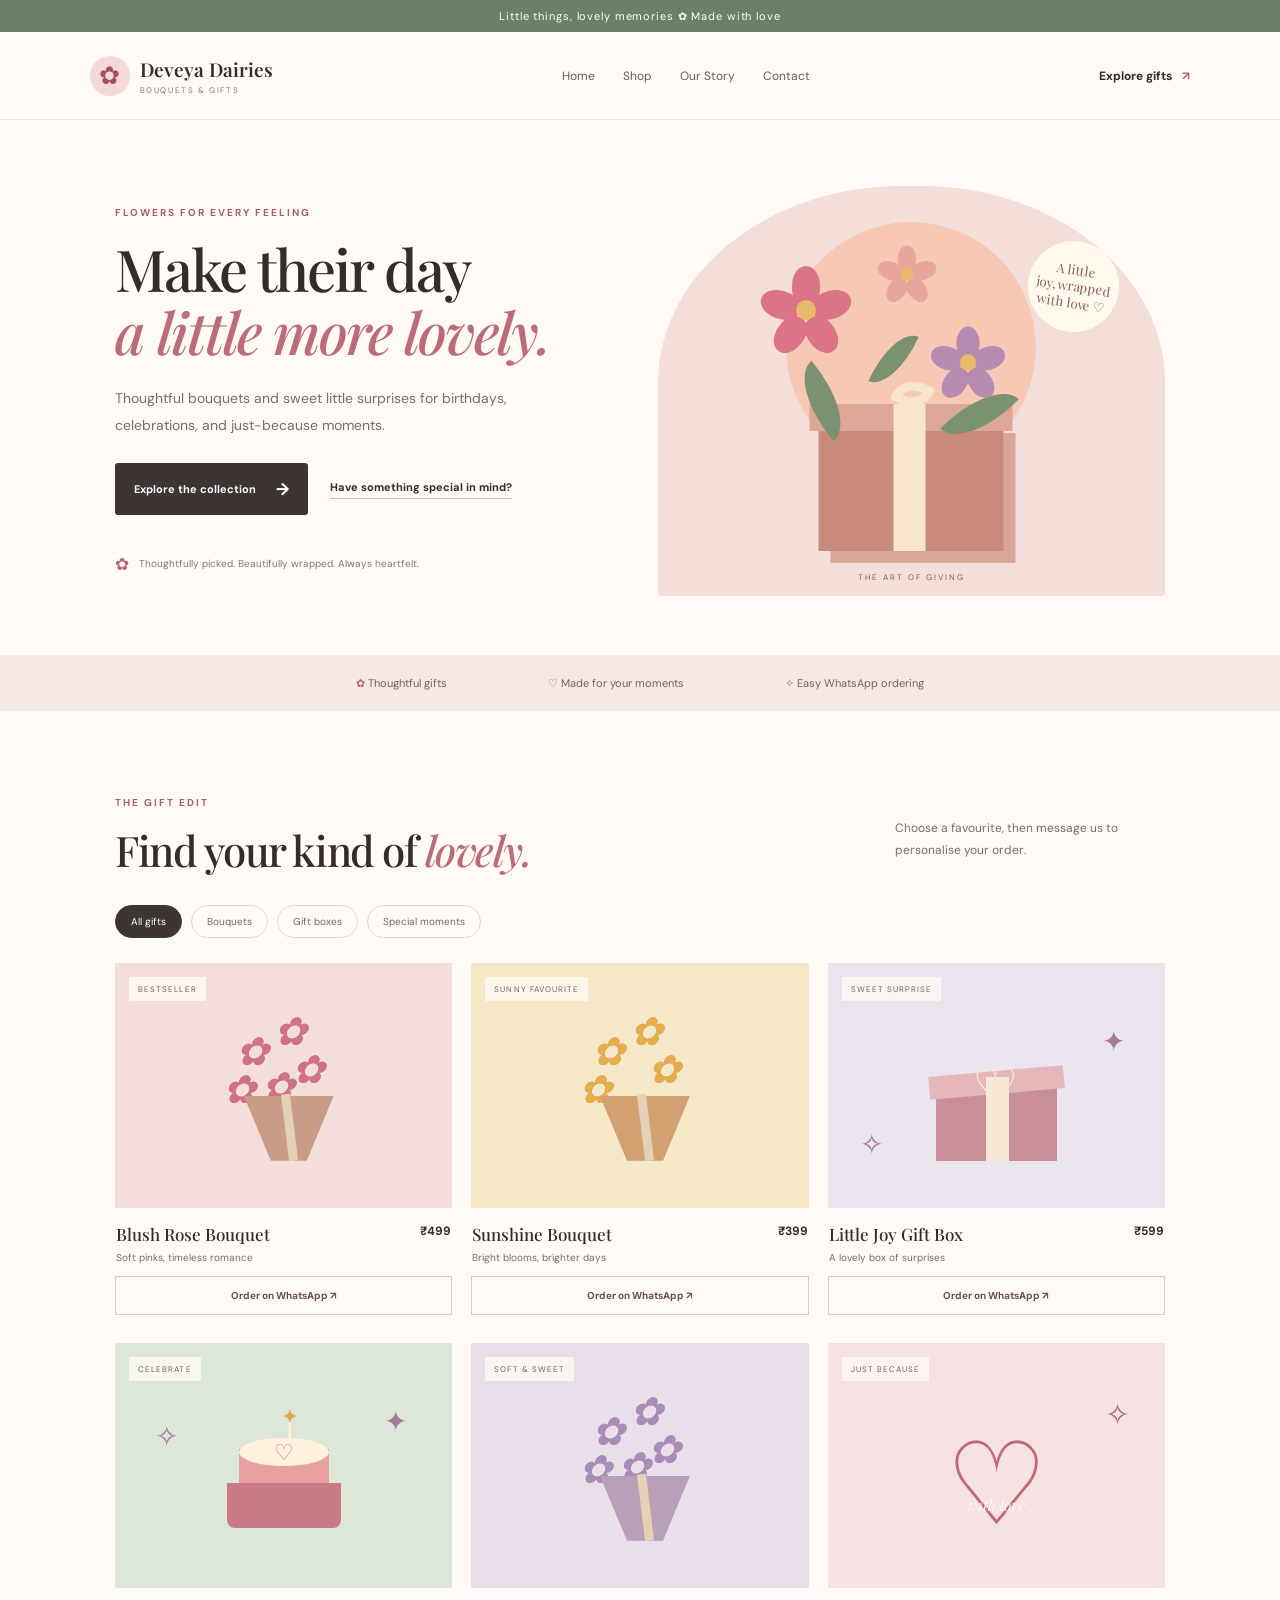
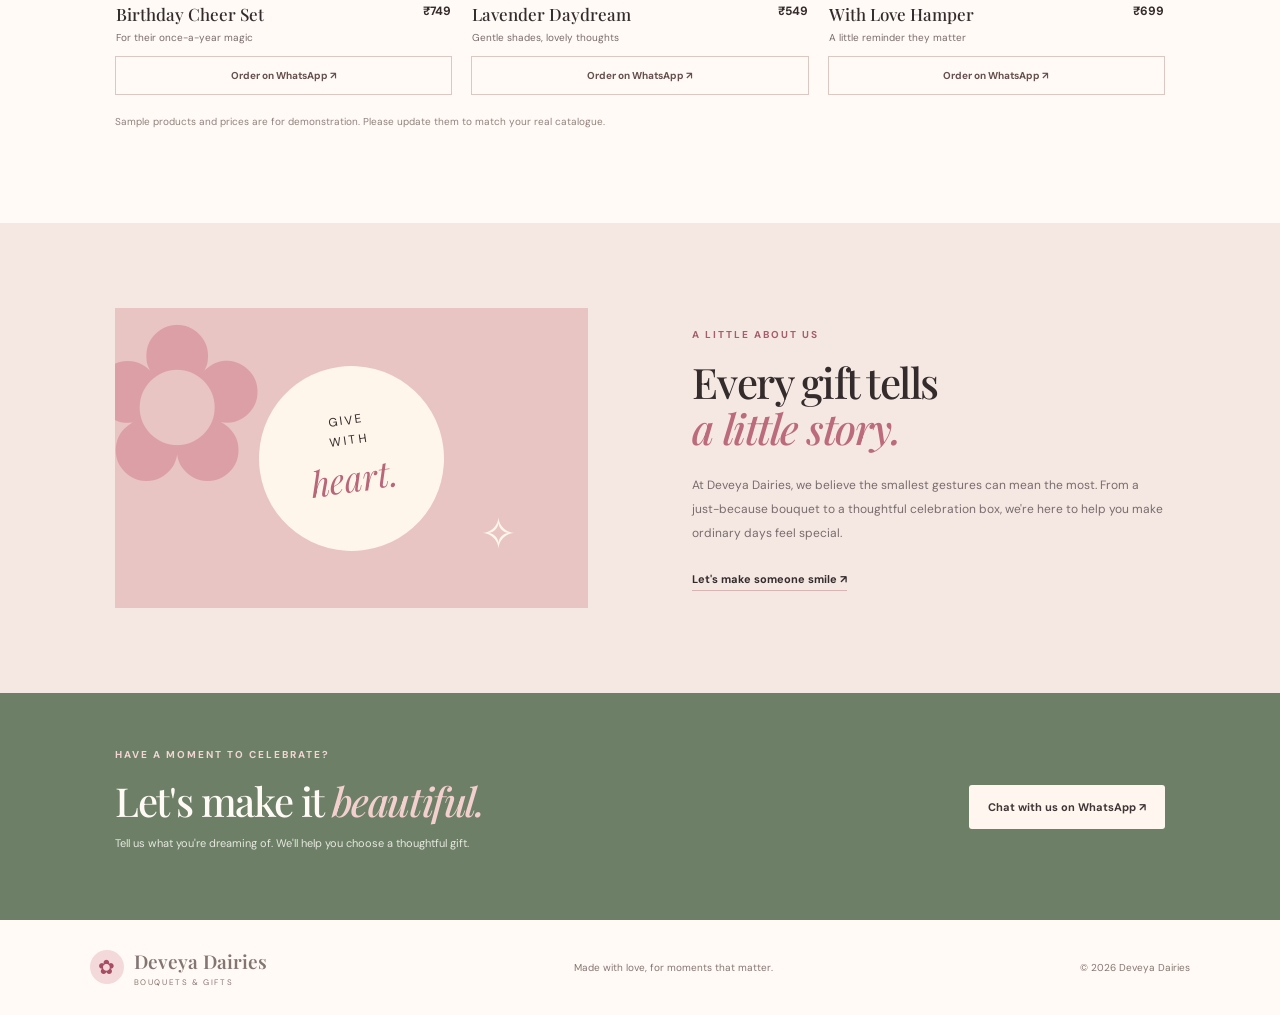
==== index.html @ e7003c38 "Add files via upload" ====
<!DOCTYPE html>
<html lang="en">
<head>
  <meta charset="UTF-8">
  <meta name="viewport" content="width=device-width, initial-scale=1.0">
  <meta name="description" content="Deveya Dairies — bouquets, flowers and thoughtful gifts. Order on WhatsApp.">
  <title>Deveya Dairies | Bouquets & Gifts</title>
  <link rel="stylesheet" href="style.css">
</head>
<body>
  <div class="announcement">Little things, lovely memories ✿ Made with love</div>
  <header class="site-header">
    <a class="brand" href="index.html" aria-label="Deveya Dairies home">
      <span class="brand-mark">✿</span>
      <span><strong>Deveya Dairies</strong><small>BOUQUETS & GIFTS</small></span>
    </a>
    <nav aria-label="Main navigation">
      <a href="#home">Home</a><a href="#shop">Shop</a><a href="#about">Our Story</a><a href="#contact">Contact</a>
    </nav>
    <a class="header-cta" href="#shop">Explore gifts <span>↗</span></a>
  </header>

  <main>
    <section class="hero" id="home">
      <div class="hero-copy">
        <p class="eyebrow">FLOWERS FOR EVERY FEELING</p>
        <h1>Make their day<br><em>a little more lovely.</em></h1>
        <p class="hero-text">Thoughtful bouquets and sweet little surprises for birthdays, celebrations, and just-because moments.</p>
        <div class="hero-actions">
          <a class="button button-dark" href="#shop">Explore the collection <span>→</span></a>
          <a class="text-link" href="#contact">Have something special in mind?</a>
        </div>
        <div class="hero-note"><span>✿</span> Thoughtfully picked. Beautifully wrapped. Always heartfelt.</div>
      </div>
      <div class="hero-art" role="img" aria-label="Decorative illustration of flowers and a gift">
        <div class="sun-disc"></div>
        <div class="hero-sticker">A little<br>joy, wrapped<br>with love ♡</div>
        <div class="flower flower-one"><i></i><i></i><i></i><i></i><i></i><b></b></div>
        <div class="flower flower-two"><i></i><i></i><i></i><i></i><i></i><b></b></div>
        <div class="flower flower-three"><i></i><i></i><i></i><i></i><i></i><b></b></div>
        <div class="leaf leaf-one"></div><div class="leaf leaf-two"></div><div class="leaf leaf-three"></div>
        <div class="gift-box"><div class="gift-lid"></div><div class="gift-ribbon"></div><div class="gift-bow"></div></div>
        <div class="hero-caption">THE ART OF GIVING</div>
      </div>
    </section>

    <section class="trust-strip">
      <span>✿ Thoughtful gifts</span><span>♡ Made for your moments</span><span>✧ Easy WhatsApp ordering</span>
    </section>

    <section class="shop-section section-pad" id="shop">
      <div class="section-heading">
        <div><p class="eyebrow">THE GIFT EDIT</p><h2>Find your kind of <em>lovely.</em></h2></div>
        <p>Choose a favourite, then message us to personalise your order.</p>
      </div>
      <div class="filters" role="group" aria-label="Filter products">
        <button class="filter active" data-filter="all">All gifts</button>
        <button class="filter" data-filter="bouquet">Bouquets</button>
        <button class="filter" data-filter="gift">Gift boxes</button>
        <button class="filter" data-filter="special">Special moments</button>
      </div>
      <div class="product-grid" id="product-grid">
        <article class="product-card" data-category="bouquet">
          <div class="product-art art-rose"><span class="art-tag">BESTSELLER</span><div class="mini-bouquet rose-bouquet"><i>✿</i><i>✿</i><i>✿</i><i>✿</i><i>✿</i><b></b></div></div>
          <div class="product-info"><div><h3>Blush Rose Bouquet</h3><p>Soft pinks, timeless romance</p></div><strong>₹499</strong></div>
          <button class="order-button" data-product="Blush Rose Bouquet" data-price="₹499">Order on WhatsApp ↗</button>
        </article>
        <article class="product-card" data-category="bouquet">
          <div class="product-art art-sun"><span class="art-tag">SUNNY FAVOURITE</span><div class="mini-bouquet sun-bouquet"><i>✿</i><i>✿</i><i>✿</i><i>✿</i><b></b></div></div>
          <div class="product-info"><div><h3>Sunshine Bouquet</h3><p>Bright blooms, brighter days</p></div><strong>₹399</strong></div>
          <button class="order-button" data-product="Sunshine Bouquet" data-price="₹399">Order on WhatsApp ↗</button>
        </article>
        <article class="product-card" data-category="gift">
          <div class="product-art art-gift"><span class="art-tag">SWEET SURPRISE</span><div class="illustrated-gift"><div class="box-lid"></div><div class="box-body"></div><div class="box-band"></div><div class="box-bow">♡</div></div><span class="sparkle s1">✦</span><span class="sparkle s2">✧</span></div>
          <div class="product-info"><div><h3>Little Joy Gift Box</h3><p>A lovely box of surprises</p></div><strong>₹599</strong></div>
          <button class="order-button" data-product="Little Joy Gift Box" data-price="₹599">Order on WhatsApp ↗</button>
        </article>
        <article class="product-card" data-category="special">
          <div class="product-art art-birthday"><span class="art-tag">CELEBRATE</span><div class="cake"><div class="cake-top">♡</div><div class="cake-layer"></div><div class="cake-base"></div><div class="candle">│<b>✦</b></div></div><span class="confetti c1">✧</span><span class="confetti c2">✦</span></div>
          <div class="product-info"><div><h3>Birthday Cheer Set</h3><p>For their once-a-year magic</p></div><strong>₹749</strong></div>
          <button class="order-button" data-product="Birthday Cheer Set" data-price="₹749">Order on WhatsApp ↗</button>
        </article>
        <article class="product-card" data-category="bouquet">
          <div class="product-art art-lilac"><span class="art-tag">SOFT & SWEET</span><div class="mini-bouquet lilac-bouquet"><i>✿</i><i>✿</i><i>✿</i><i>✿</i><i>✿</i><b></b></div></div>
          <div class="product-info"><div><h3>Lavender Daydream</h3><p>Gentle shades, lovely thoughts</p></div><strong>₹549</strong></div>
          <button class="order-button" data-product="Lavender Daydream" data-price="₹549">Order on WhatsApp ↗</button>
        </article>
        <article class="product-card" data-category="gift">
          <div class="product-art art-heart"><span class="art-tag">JUST BECAUSE</span><div class="heart-gift">♡<span>with love</span></div><span class="heart-spark">✧</span></div>
          <div class="product-info"><div><h3>With Love Hamper</h3><p>A little reminder they matter</p></div><strong>₹699</strong></div>
          <button class="order-button" data-product="With Love Hamper" data-price="₹699">Order on WhatsApp ↗</button>
        </article>
      </div>
      <p class="price-note">Sample products and prices are for demonstration. Please update them to match your real catalogue.</p>
    </section>

    <section class="story-section section-pad" id="about">
      <div class="story-art"><div class="story-flower">✿</div><div class="story-circle">GIVE<br>WITH<br><em>heart.</em></div><span class="story-spark">✧</span></div>
      <div class="story-copy"><p class="eyebrow">A LITTLE ABOUT US</p><h2>Every gift tells<br><em>a little story.</em></h2><p>At Deveya Dairies, we believe the smallest gestures can mean the most. From a just-because bouquet to a thoughtful celebration box, we're here to help you make ordinary days feel special.</p><a class="text-link" href="#contact">Let's make someone smile ↗</a></div>
    </section>

    <section class="order-banner" id="contact">
      <div><p class="eyebrow">HAVE A MOMENT TO CELEBRATE?</p><h2>Let's make it <em>beautiful.</em></h2><p>Tell us what you're dreaming of. We'll help you choose a thoughtful gift.</p></div>
      <a class="button button-light" id="general-order" href="#">Chat with us on WhatsApp ↗</a>
    </section>
  </main>

  <footer><a class="brand footer-brand" href="#home"><span class="brand-mark">✿</span><span><strong>Deveya Dairies</strong><small>BOUQUETS & GIFTS</small></span></a><p>Made with love, for moments that matter.</p><span>© <span id="year"></span> Deveya Dairies</span></footer>
  <script src="script.js"></script>
</body>
</html>
---- style.css ----
@import url('https://fonts.googleapis.com/css2?family=DM+Sans:wght@400;500;600;700&family=Playfair+Display:ital,wght@0,500;0,600;0,700;1,500;1,600&display=swap');
:root{--ink:#342b2c;--muted:#786c6c;--rose:#d77f8b;--pink:#f8e9e7;--cream:#fffaf5;--green:#647d61;--line:#eadbd5}
*{box-sizing:border-box}html{scroll-behavior:smooth}body{margin:0;background:var(--cream);color:var(--ink);font-family:'DM Sans',sans-serif}a{color:inherit;text-decoration:none}.announcement{text-align:center;padding:9px 12px;background:#6c8068;color:white;font-size:11px;letter-spacing:.08em}.site-header{height:88px;padding:0 7%;display:flex;align-items:center;justify-content:space-between;border-bottom:1px solid #f0e5df;background:#fffaf5;gap:20px}.brand{display:flex;align-items:center;gap:10px}.brand-mark{display:grid;place-items:center;width:40px;height:40px;border-radius:50%;background:#f3d9d9;color:#a74d63;font-size:25px}.brand strong{display:block;font-family:'Playfair Display',serif;font-size:19px;font-weight:600}.brand small{display:block;margin-top:3px;font-size:8px;letter-spacing:.2em;color:#8c7775}.site-header nav{display:flex;gap:28px;font-size:12px;color:#665b5b}.site-header nav a:hover,.text-link:hover{color:#bd6678}.header-cta{font-size:12px;font-weight:700}.header-cta span{margin-left:7px;color:#b95e70}.hero{min-height:535px;padding:58px 9% 52px;display:grid;grid-template-columns:1fr 1fr;align-items:center;gap:35px;overflow:hidden}.eyebrow{font-size:10px;font-weight:700;letter-spacing:.2em;color:#a65d6c;margin:0 0 18px}.hero h1,.section-heading h2,.story-copy h2,.order-banner h2{font-family:'Playfair Display',serif;font-size:clamp(39px,4.5vw,62px);line-height:1.1;letter-spacing:-.035em;font-weight:500;margin:0}.hero h1 em,.section-heading h2 em,.story-copy h2 em,.order-banner h2 em{color:#bc6b7c;font-weight:500}.hero-text{max-width:440px;font-size:14px;line-height:1.9;color:var(--muted);margin:22px 0 25px}.hero-actions{display:flex;align-items:center;gap:22px;flex-wrap:wrap}.button{display:inline-flex;align-items:center;gap:20px;padding:15px 19px;font-size:11px;font-weight:700;border-radius:3px;transition:transform .2s}.button:hover{transform:translateY(-2px)}.button-dark{background:#3d3434;color:white}.button-dark span{font-size:17px}.text-link{font-size:11px;font-weight:700;border-bottom:1px solid #d8b5b5;padding-bottom:4px}.hero-note{font-size:10px;color:#847777;margin-top:38px}.hero-note span{color:#b96477;font-size:17px;vertical-align:middle;margin-right:7px}.hero-art{height:410px;position:relative;background:#f3ded9;border-radius:48% 48% 4px 4px;overflow:hidden}.sun-disc{position:absolute;width:250px;height:250px;border-radius:50%;background:#f7c9b4;top:36px;left:50%;transform:translateX(-50%)}.hero-sticker{position:absolute;right:9%;top:55px;z-index:4;background:#fff9ef;border-radius:50%;width:91px;height:91px;display:grid;place-content:center;text-align:center;font-family:'Playfair Display',serif;font-size:13px;line-height:1.25;transform:rotate(9deg);color:#865c5c}.flower{position:absolute;width:94px;height:94px;z-index:3}.flower i{position:absolute;width:28px;height:40px;border-radius:50% 50% 45% 45%;background:#d97587;left:33px;top:0;transform-origin:14px 47px}.flower i:nth-child(2){transform:rotate(72deg)}.flower i:nth-child(3){transform:rotate(144deg)}.flower i:nth-child(4){transform:rotate(216deg)}.flower i:nth-child(5){transform:rotate(288deg)}.flower b{position:absolute;left:37px;top:34px;width:20px;height:20px;background:#e9b96c;border-radius:50%}.flower-one{top:80px;left:20%}.flower-two{top:132px;left:52%;transform:scale(.82)}.flower-three{top:43px;left:40%;transform:scale(.65)}.flower-two i{background:#b58caf}.flower-three i{background:#e9a69d}.leaf{position:absolute;width:35px;height:76px;background:#7b9270;border-radius:100% 0 100% 0;z-index:2}.leaf-one{top:177px;left:29%;transform:rotate(-40deg)}.leaf-two{top:190px;left:60%;transform:rotate(45deg)}.leaf-three{top:135px;left:43%;transform:rotate(24deg) scale(.8)}.gift-box{position:absolute;bottom:45px;left:50%;transform:translateX(-50%);width:185px;height:130px;background:#c88b7b;box-shadow:12px 12px 0 #d9a69a}.gift-lid{position:absolute;left:-9px;top:-17px;width:203px;height:27px;background:#dca797}.gift-ribbon{position:absolute;left:75px;top:-17px;width:32px;height:147px;background:#f8e5ca}.gift-bow{position:absolute;left:76px;top:-42px;width:36px;height:30px;border:9px solid #f8e5ca;border-radius:80% 10% 80% 10%;transform:rotate(28deg)}.hero-caption{position:absolute;bottom:14px;left:0;right:0;text-align:center;font-size:8px;letter-spacing:.25em;color:#865f5c}.trust-strip{display:flex;justify-content:center;gap:8%;padding:21px 10px;background:#f5e9e3;color:#71615d;font-size:11px}.trust-strip span:first-letter{color:#b75f73}.section-pad{padding:85px 9%}.shop-section{background:#fffaf5}.section-heading{display:flex;align-items:end;justify-content:space-between;gap:30px}.section-heading h2,.story-copy h2,.order-banner h2{font-size:42px}.section-heading>p{max-width:270px;font-size:12px;line-height:1.8;color:var(--muted)}.filters{display:flex;gap:9px;margin:32px 0 25px;flex-wrap:wrap}.filter{border:1px solid #e7d8d2;background:transparent;color:#756868;padding:9px 15px;border-radius:30px;font:inherit;font-size:10px;cursor:pointer}.filter.active,.filter:hover{background:#3d3434;color:white;border-color:#3d3434}.product-grid{display:grid;grid-template-columns:repeat(3,minmax(0,1fr));gap:28px 19px}.product-card{min-width:0}.product-art{height:245px;position:relative;display:flex;align-items:center;justify-content:center;overflow:hidden}.art-rose{background:#f4dedb}.art-sun{background:#f5e8c9}.art-gift{background:#e9e4ed}.art-birthday{background:#dce7d9}.art-lilac{background:#e9dfea}.art-heart{background:#f6e1e3}.art-tag{position:absolute;top:14px;left:14px;font-size:8px;letter-spacing:.13em;color:#745f5b;background:#fffaf5c9;padding:7px 9px}.mini-bouquet{position:relative;width:150px;height:160px}.mini-bouquet i{position:absolute;display:grid;place-items:center;font-size:39px;color:#cf7284;text-shadow:0 0 0 #d57b8b}.mini-bouquet i:nth-child(1){left:27px;top:20px}.mini-bouquet i:nth-child(2){left:65px;top:0}.mini-bouquet i:nth-child(3){left:83px;top:38px}.mini-bouquet i:nth-child(4){left:14px;top:58px}.mini-bouquet i:nth-child(5){left:53px;top:55px}.mini-bouquet b{position:absolute;left:35px;top:90px;width:90px;height:65px;background:#c99c88;clip-path:polygon(0 0,100% 0,70% 100%,30% 100%)}.mini-bouquet:after{content:'';position:absolute;left:76px;top:88px;width:9px;height:67px;background:#e5d1b5;transform:rotate(-7deg)}.sun-bouquet i{color:#e5ae48}.sun-bouquet b{background:#d2a071}.lilac-bouquet i{color:#a98db9}.lilac-bouquet b{background:#b9a0b9}.illustrated-gift{position:relative;width:135px;height:110px;margin-top:40px}.box-body{position:absolute;bottom:0;left:7px;width:121px;height:80px;background:#c88e9a}.box-lid{position:absolute;z-index:2;left:0;top:20px;width:135px;height:23px;background:#e5b6ba;transform:rotate(-5deg)}.box-band{position:absolute;z-index:3;left:57px;top:26px;width:23px;height:84px;background:#f7e8d5}.box-bow{position:absolute;z-index:4;left:43px;top:0;font-size:52px;color:#f7e8d5}.sparkle,.confetti{position:absolute;color:#a77a9b;font-size:28px}.s1{top:60px;right:40px}.s2{bottom:45px;left:32px}.cake{position:relative;width:150px;height:135px;margin-top:40px}.cake-top{position:absolute;z-index:2;top:20px;left:30px;width:90px;height:28px;border-radius:50%;background:#fff1db;text-align:center;color:#ca7e8c;font-size:22px}.cake-layer{position:absolute;top:31px;left:30px;width:90px;height:43px;background:#e6a0a0}.cake-base{position:absolute;top:65px;left:18px;width:114px;height:45px;background:#c87b85;border-radius:0 0 8px 8px}.candle{position:absolute;top:0;left:73px;color:#fff5df;font-size:30px}.candle b{position:absolute;top:-13px;left:0;color:#e2a64c;font-size:18px}.c1{left:40px;top:75px}.c2{right:45px;top:60px}.heart-gift{font-family:'Playfair Display',serif;font-size:115px;color:#bd6979;text-align:center;line-height:1}.heart-gift span{display:block;font-size:15px;font-style:italic;margin-top:-36px;color:#fffaf5}.heart-spark{position:absolute;right:35px;top:52px;color:#b16c7d;font-size:30px}.product-info{display:flex;justify-content:space-between;gap:10px;padding:15px 1px 12px}.product-info h3{font-family:'Playfair Display',serif;font-size:17px;font-weight:500;margin:0 0 6px}.product-info p{font-size:10px;color:var(--muted);margin:0}.product-info strong{font-size:12px;white-space:nowrap}.order-button{width:100%;border:1px solid #ddc7c2;background:transparent;padding:12px;font-family:inherit;font-size:10px;font-weight:700;color:#66504f;cursor:pointer;transition:.2s}.order-button:hover{background:#3d3434;color:white;border-color:#3d3434}.price-note{font-size:10px;color:#91817d;margin-top:20px}.story-section{display:grid;grid-template-columns:1fr 1fr;align-items:center;gap:10%;background:#f5e8e3}.story-art{height:300px;position:relative;background:#e8c5c2;display:grid;place-items:center;overflow:hidden}.story-circle{position:relative;z-index:2;width:185px;height:185px;border-radius:50%;background:#fff6eb;display:grid;place-content:center;text-align:center;font-size:12px;letter-spacing:.2em;line-height:1.6;transform:rotate(-8deg)}.story-circle em{font-family:'Playfair Display',serif;font-size:35px;letter-spacing:0;color:#b96678}.story-flower{position:absolute;font-size:220px;color:#d78b98;opacity:.65;left:-30px;top:-45px}.story-spark{position:absolute;right:15%;bottom:15%;font-size:44px;color:#fff7e9}.story-copy p:not(.eyebrow){font-size:12px;line-height:2;color:var(--muted);margin:22px 0}.order-banner{margin:0;padding:55px 9%;background:#6d8067;color:#fffaf5;display:flex;justify-content:space-between;align-items:center;gap:30px}.order-banner .eyebrow{color:#f3d6d3}.order-banner h2{font-size:40px}.order-banner h2 em{color:#f3d0ce}.order-banner p:not(.eyebrow){font-size:11px;color:#e7e8df;line-height:1.8}.button-light{background:#fff7ef;color:#403637;white-space:nowrap}footer{display:flex;align-items:center;justify-content:space-between;gap:20px;padding:28px 7%;font-size:10px;color:#857572}footer p{margin:0}.footer-brand .brand-mark{width:34px;height:34px;font-size:20px}
@media(max-width:800px){.site-header{padding:0 5%;height:auto;min-height:78px;flex-wrap:wrap;padding-top:14px;padding-bottom:14px}.site-header nav{order:3;width:100%;justify-content:center;gap:20px}.header-cta{font-size:10px}.hero{padding:45px 6%;grid-template-columns:1fr;gap:28px}.hero-art{height:350px;max-width:500px;width:100%;margin:auto}.hero h1{font-size:48px}.section-pad{padding:62px 6%}.section-heading{align-items:start;flex-direction:column;gap:5px}.product-grid{grid-template-columns:repeat(2,minmax(0,1fr));gap:25px 14px}.product-art{height:220px}.story-section{gap:30px}.story-art{height:260px}.order-banner{padding:45px 6%;flex-direction:column;align-items:flex-start}.order-banner h2{font-size:35px}footer{flex-wrap:wrap;padding:25px 6%}}
@media(max-width:480px){.brand strong{font-size:16px}.site-header nav{gap:16px;font-size:11px}.header-cta{display:none}.hero h1{font-size:42px}.hero-art{height:310px}.trust-strip{gap:12px;flex-wrap:wrap;font-size:9px}.section-heading h2,.story-copy h2{font-size:35px}.product-grid{grid-template-columns:1fr 1fr;gap:23px 11px}.product-art{height:175px}.product-info{display:block}.product-info strong{display:block;margin-top:8px}.product-info h3{font-size:15px}.product-info p{line-height:1.5}.art-tag{font-size:7px;left:8px;top:8px}.mini-bouquet{transform:scale(.8)}.story-section{grid-template-columns:1fr}.story-art{height:235px}.story-copy{padding-top:5px}.order-banner h2{font-size:32px}footer p{width:100%;order:3}}
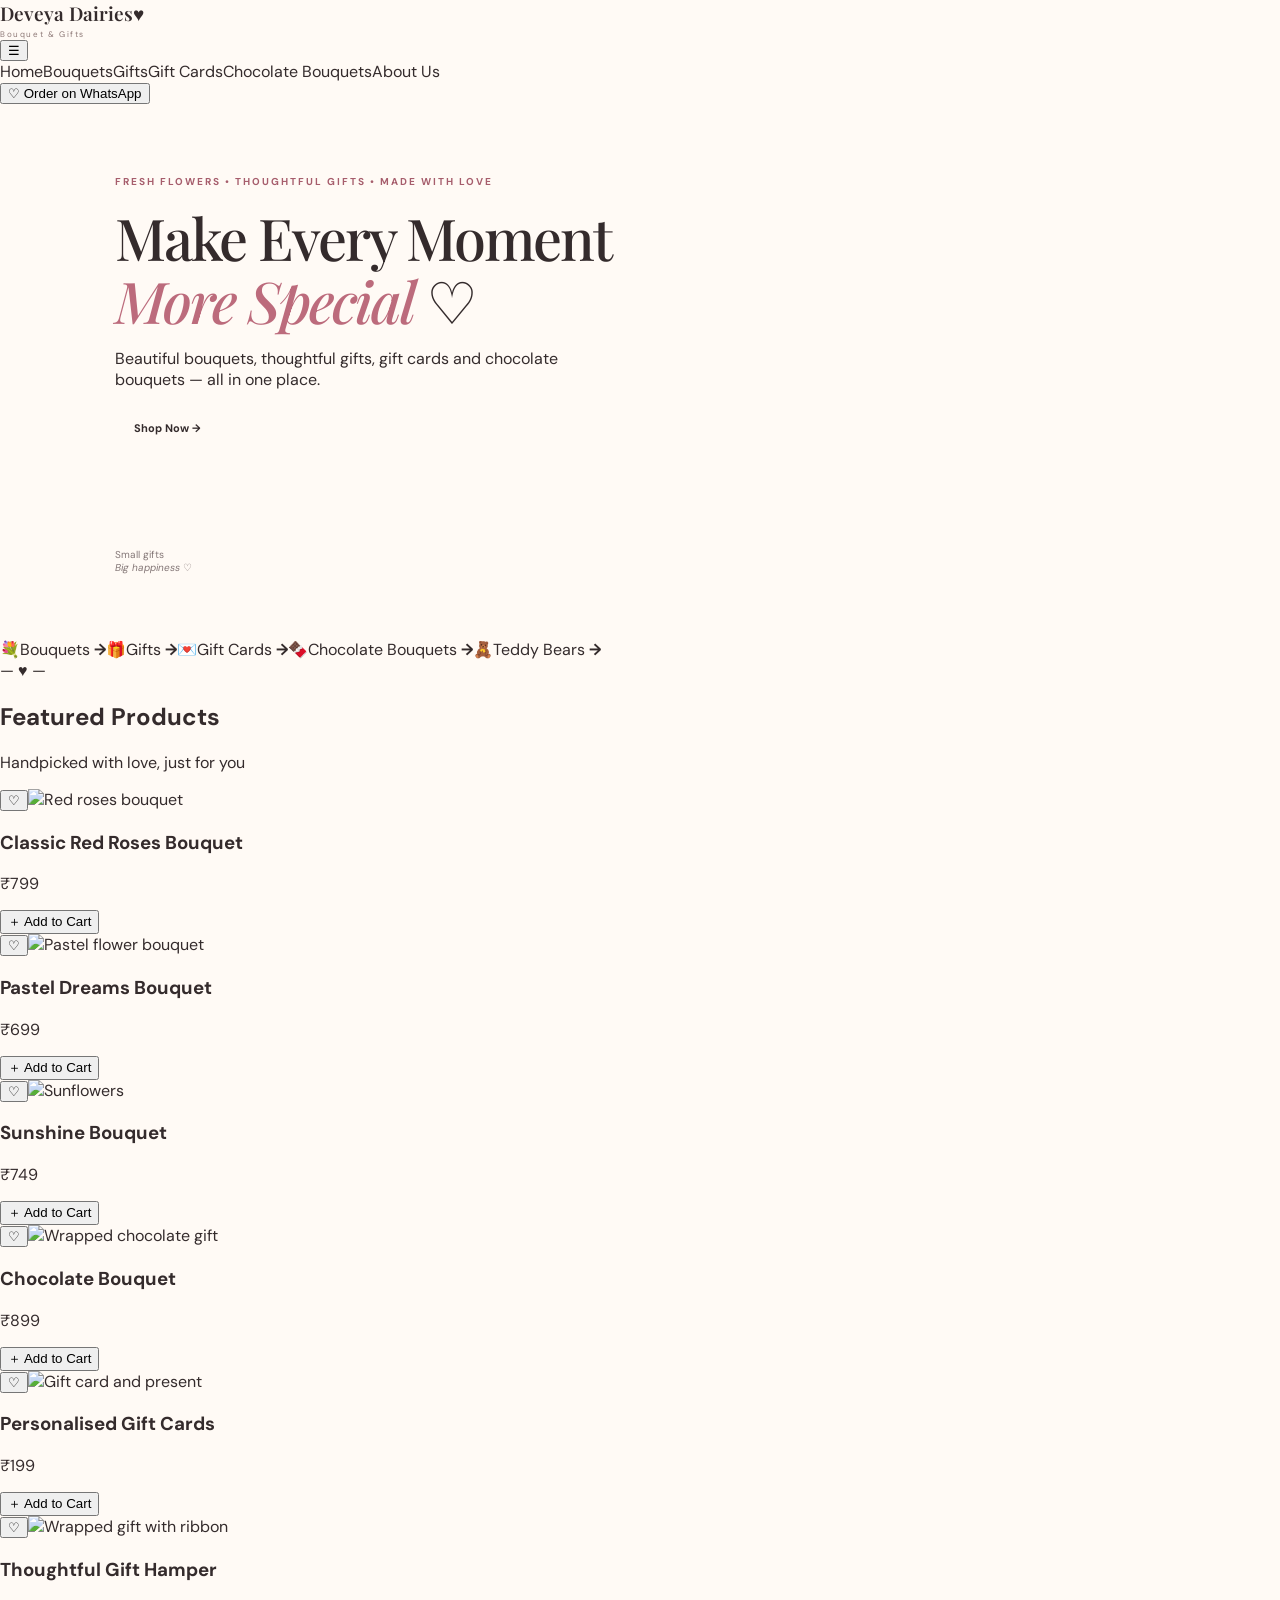
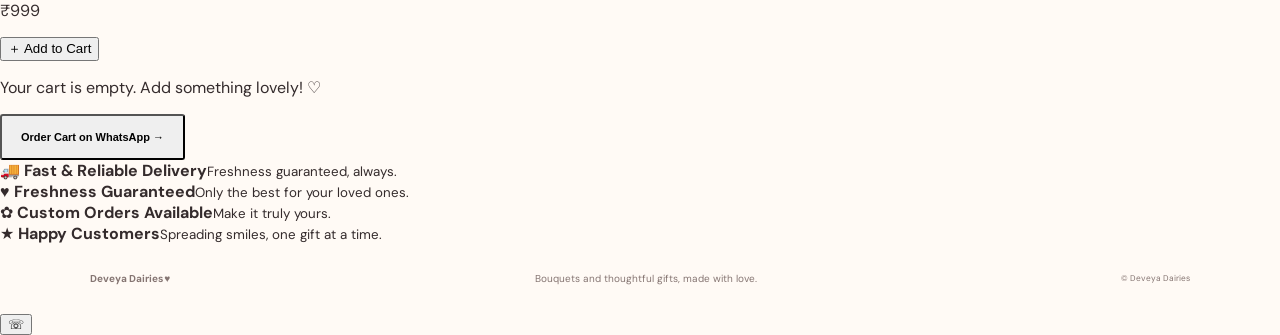
==== commit a34e3114: "Update index.html" ====
--- a/index.html
+++ b/index.html
@@ -1,111 +1,42 @@
-<!DOCTYPE html>
+<!doctype html>
 <html lang="en">
 <head>
-  <meta charset="UTF-8">
-  <meta name="viewport" content="width=device-width, initial-scale=1.0">
-  <meta name="description" content="Deveya Dairies — bouquets, flowers and thoughtful gifts. Order on WhatsApp.">
-  <title>Deveya Dairies | Bouquets & Gifts</title>
-  <link rel="stylesheet" href="style.css">
+<meta charset="utf-8"><meta name="viewport" content="width=device-width,initial-scale=1">
+<meta name="theme-color" content="#fff0ed"><title>Deveya Dairies | Bouquet & Gifts</title>
+<link rel="preconnect" href="https://fonts.googleapis.com">
+<link href="https://fonts.googleapis.com/css2?family=DM+Sans:wght@400;600;700&family=Playfair+Display:wght@500;600;700&display=swap" rel="stylesheet">
+<link rel="stylesheet" href="style.css">
 </head>
 <body>
-  <div class="announcement">Little things, lovely memories ✿ Made with love</div>
-  <header class="site-header">
-    <a class="brand" href="index.html" aria-label="Deveya Dairies home">
-      <span class="brand-mark">✿</span>
-      <span><strong>Deveya Dairies</strong><small>BOUQUETS & GIFTS</small></span>
-    </a>
-    <nav aria-label="Main navigation">
-      <a href="#home">Home</a><a href="#shop">Shop</a><a href="#about">Our Story</a><a href="#contact">Contact</a>
-    </nav>
-    <a class="header-cta" href="#shop">Explore gifts <span>↗</span></a>
-  </header>
-
-  <main>
-    <section class="hero" id="home">
-      <div class="hero-copy">
-        <p class="eyebrow">FLOWERS FOR EVERY FEELING</p>
-        <h1>Make their day<br><em>a little more lovely.</em></h1>
-        <p class="hero-text">Thoughtful bouquets and sweet little surprises for birthdays, celebrations, and just-because moments.</p>
-        <div class="hero-actions">
-          <a class="button button-dark" href="#shop">Explore the collection <span>→</span></a>
-          <a class="text-link" href="#contact">Have something special in mind?</a>
-        </div>
-        <div class="hero-note"><span>✿</span> Thoughtfully picked. Beautifully wrapped. Always heartfelt.</div>
-      </div>
-      <div class="hero-art" role="img" aria-label="Decorative illustration of flowers and a gift">
-        <div class="sun-disc"></div>
-        <div class="hero-sticker">A little<br>joy, wrapped<br>with love ♡</div>
-        <div class="flower flower-one"><i></i><i></i><i></i><i></i><i></i><b></b></div>
-        <div class="flower flower-two"><i></i><i></i><i></i><i></i><i></i><b></b></div>
-        <div class="flower flower-three"><i></i><i></i><i></i><i></i><i></i><b></b></div>
-        <div class="leaf leaf-one"></div><div class="leaf leaf-two"></div><div class="leaf leaf-three"></div>
-        <div class="gift-box"><div class="gift-lid"></div><div class="gift-ribbon"></div><div class="gift-bow"></div></div>
-        <div class="hero-caption">THE ART OF GIVING</div>
-      </div>
-    </section>
-
-    <section class="trust-strip">
-      <span>✿ Thoughtful gifts</span><span>♡ Made for your moments</span><span>✧ Easy WhatsApp ordering</span>
-    </section>
-
-    <section class="shop-section section-pad" id="shop">
-      <div class="section-heading">
-        <div><p class="eyebrow">THE GIFT EDIT</p><h2>Find your kind of <em>lovely.</em></h2></div>
-        <p>Choose a favourite, then message us to personalise your order.</p>
-      </div>
-      <div class="filters" role="group" aria-label="Filter products">
-        <button class="filter active" data-filter="all">All gifts</button>
-        <button class="filter" data-filter="bouquet">Bouquets</button>
-        <button class="filter" data-filter="gift">Gift boxes</button>
-        <button class="filter" data-filter="special">Special moments</button>
-      </div>
-      <div class="product-grid" id="product-grid">
-        <article class="product-card" data-category="bouquet">
-          <div class="product-art art-rose"><span class="art-tag">BESTSELLER</span><div class="mini-bouquet rose-bouquet"><i>✿</i><i>✿</i><i>✿</i><i>✿</i><i>✿</i><b></b></div></div>
-          <div class="product-info"><div><h3>Blush Rose Bouquet</h3><p>Soft pinks, timeless romance</p></div><strong>₹499</strong></div>
-          <button class="order-button" data-product="Blush Rose Bouquet" data-price="₹499">Order on WhatsApp ↗</button>
-        </article>
-        <article class="product-card" data-category="bouquet">
-          <div class="product-art art-sun"><span class="art-tag">SUNNY FAVOURITE</span><div class="mini-bouquet sun-bouquet"><i>✿</i><i>✿</i><i>✿</i><i>✿</i><b></b></div></div>
-          <div class="product-info"><div><h3>Sunshine Bouquet</h3><p>Bright blooms, brighter days</p></div><strong>₹399</strong></div>
-          <button class="order-button" data-product="Sunshine Bouquet" data-price="₹399">Order on WhatsApp ↗</button>
-        </article>
-        <article class="product-card" data-category="gift">
-          <div class="product-art art-gift"><span class="art-tag">SWEET SURPRISE</span><div class="illustrated-gift"><div class="box-lid"></div><div class="box-body"></div><div class="box-band"></div><div class="box-bow">♡</div></div><span class="sparkle s1">✦</span><span class="sparkle s2">✧</span></div>
-          <div class="product-info"><div><h3>Little Joy Gift Box</h3><p>A lovely box of surprises</p></div><strong>₹599</strong></div>
-          <button class="order-button" data-product="Little Joy Gift Box" data-price="₹599">Order on WhatsApp ↗</button>
-        </article>
-        <article class="product-card" data-category="special">
-          <div class="product-art art-birthday"><span class="art-tag">CELEBRATE</span><div class="cake"><div class="cake-top">♡</div><div class="cake-layer"></div><div class="cake-base"></div><div class="candle">│<b>✦</b></div></div><span class="confetti c1">✧</span><span class="confetti c2">✦</span></div>
-          <div class="product-info"><div><h3>Birthday Cheer Set</h3><p>For their once-a-year magic</p></div><strong>₹749</strong></div>
-          <button class="order-button" data-product="Birthday Cheer Set" data-price="₹749">Order on WhatsApp ↗</button>
-        </article>
-        <article class="product-card" data-category="bouquet">
-          <div class="product-art art-lilac"><span class="art-tag">SOFT & SWEET</span><div class="mini-bouquet lilac-bouquet"><i>✿</i><i>✿</i><i>✿</i><i>✿</i><i>✿</i><b></b></div></div>
-          <div class="product-info"><div><h3>Lavender Daydream</h3><p>Gentle shades, lovely thoughts</p></div><strong>₹549</strong></div>
-          <button class="order-button" data-product="Lavender Daydream" data-price="₹549">Order on WhatsApp ↗</button>
-        </article>
-        <article class="product-card" data-category="gift">
-          <div class="product-art art-heart"><span class="art-tag">JUST BECAUSE</span><div class="heart-gift">♡<span>with love</span></div><span class="heart-spark">✧</span></div>
-          <div class="product-info"><div><h3>With Love Hamper</h3><p>A little reminder they matter</p></div><strong>₹699</strong></div>
-          <button class="order-button" data-product="With Love Hamper" data-price="₹699">Order on WhatsApp ↗</button>
-        </article>
-      </div>
-      <p class="price-note">Sample products and prices are for demonstration. Please update them to match your real catalogue.</p>
-    </section>
-
-    <section class="story-section section-pad" id="about">
-      <div class="story-art"><div class="story-flower">✿</div><div class="story-circle">GIVE<br>WITH<br><em>heart.</em></div><span class="story-spark">✧</span></div>
-      <div class="story-copy"><p class="eyebrow">A LITTLE ABOUT US</p><h2>Every gift tells<br><em>a little story.</em></h2><p>At Deveya Dairies, we believe the smallest gestures can mean the most. From a just-because bouquet to a thoughtful celebration box, we're here to help you make ordinary days feel special.</p><a class="text-link" href="#contact">Let's make someone smile ↗</a></div>
-    </section>
-
-    <section class="order-banner" id="contact">
-      <div><p class="eyebrow">HAVE A MOMENT TO CELEBRATE?</p><h2>Let's make it <em>beautiful.</em></h2><p>Tell us what you're dreaming of. We'll help you choose a thoughtful gift.</p></div>
-      <a class="button button-light" id="general-order" href="#">Chat with us on WhatsApp ↗</a>
-    </section>
-  </main>
-
-  <footer><a class="brand footer-brand" href="#home"><span class="brand-mark">✿</span><span><strong>Deveya Dairies</strong><small>BOUQUETS & GIFTS</small></span></a><p>Made with love, for moments that matter.</p><span>© <span id="year"></span> Deveya Dairies</span></footer>
-  <script src="script.js"></script>
-</body>
-</html>
+<header class="header">
+<a class="brand" href="#home"><span class="flower">❀</span><span><strong>Deveya Dairies<span class="pink">♥</span></strong><small>Bouquet &amp; Gifts</small></span></a>
+<button class="menu" id="menu" aria-label="Open menu">☰</button>
+<nav id="nav"><a href="#home">Home</a><a href="#products">Bouquets</a><a href="#products">Gifts</a><a href="#giftcards">Gift Cards</a><a href="#chocolate">Chocolate Bouquets</a><a href="#about">About Us</a></nav>
+<button class="wa" id="headerWA">♡ Order on WhatsApp</button>
+</header>
+<main>
+<section class="hero" id="home">
+<div class="hero-copy"><p class="eyebrow">FRESH FLOWERS • THOUGHTFUL GIFTS • MADE WITH LOVE</p><h1>Make Every Moment<br><em>More Special</em> <span class="pink">♡</span></h1><p>Beautiful bouquets, thoughtful gifts, gift cards and chocolate bouquets — all in one place.</p><a class="button" href="#products">Shop Now →</a></div>
+<div class="hero-photo" role="img" aria-label="Beautiful pink flower bouquet"></div><div class="hero-note">Small gifts<br><em>Big happiness</em> ♡</div>
+</section>
+<section class="categories">
+<a href="#products"><span>💐</span>Bouquets <b>→</b></a><a href="#products"><span>🎁</span>Gifts <b>→</b></a><a href="#giftcards"><span>💌</span>Gift Cards <b>→</b></a><a href="#chocolate"><span>🍫</span>Chocolate Bouquets <b>→</b></a><a href="#products"><span>🧸</span>Teddy Bears <b>→</b></a>
+</section>
+<section class="products" id="products">
+<div class="heading"><span>— ♥ —</span><h2>Featured Products</h2><p>Handpicked with love, just for you</p></div>
+<div class="grid">
+<article class="card"><button class="heart" aria-label="Save item">♡</button><img src="https://images.unsplash.com/photo-1494972308805-463bc619d34e?auto=format&fit=crop&w=700&q=85" alt="Red roses bouquet" loading="lazy"><div class="info"><h3>Classic Red Roses Bouquet</h3><p>₹799</p><button class="add" data-name="Classic Red Roses Bouquet" data-price="799">＋ Add to Cart</button></div></article>
+<article class="card"><button class="heart" aria-label="Save item">♡</button><img src="https://images.unsplash.com/photo-1523438885200-e635ba2c371e?auto=format&fit=crop&w=700&q=85" alt="Pastel flower bouquet" loading="lazy"><div class="info"><h3>Pastel Dreams Bouquet</h3><p>₹699</p><button class="add" data-name="Pastel Dreams Bouquet" data-price="699">＋ Add to Cart</button></div></article>
+<article class="card"><button class="heart" aria-label="Save item">♡</button><img src="https://images.unsplash.com/photo-1597848212624-a19eb35e2651?auto=format&fit=crop&w=700&q=85" alt="Sunflowers" loading="lazy"><div class="info"><h3>Sunshine Bouquet</h3><p>₹749</p><button class="add" data-name="Sunshine Bouquet" data-price="749">＋ Add to Cart</button></div></article>
+<article class="card" id="chocolate"><button class="heart" aria-label="Save item">♡</button><img src="https://images.unsplash.com/photo-1549465220-1a8b9238cd48?auto=format&fit=crop&w=700&q=85" alt="Wrapped chocolate gift" loading="lazy"><div class="info"><h3>Chocolate Bouquet</h3><p>₹899</p><button class="add" data-name="Chocolate Bouquet" data-price="899">＋ Add to Cart</button></div></article>
+<article class="card" id="giftcards"><button class="heart" aria-label="Save item">♡</button><img src="https://images.unsplash.com/photo-1512909006721-3d6018887383?auto=format&fit=crop&w=700&q=85" alt="Gift card and present" loading="lazy"><div class="info"><h3>Personalised Gift Cards</h3><p>₹199</p><button class="add" data-name="Personalised Gift Cards" data-price="199">＋ Add to Cart</button></div></article>
+<article class="card"><button class="heart" aria-label="Save item">♡</button><img src="https://images.unsplash.com/photo-1513201099705-a9746e1e201f?auto=format&fit=crop&w=700&q=85" alt="Wrapped gift with ribbon" loading="lazy"><div class="info"><h3>Thoughtful Gift Hamper</h3><p>₹999</p><button class="add" data-name="Thoughtful Gift Hamper" data-price="999">＋ Add to Cart</button></div></article>
+</div>
+<p class="cart" id="cart" aria-live="polite">Your cart is empty. Add something lovely! ♡</p><button class="button checkout" id="checkout">Order Cart on WhatsApp →</button>
+</section>
+<section class="benefits" id="about"><div>🚚 <strong>Fast &amp; Reliable Delivery</strong><small>Freshness guaranteed, always.</small></div><div>♥ <strong>Freshness Guaranteed</strong><small>Only the best for your loved ones.</small></div><div>✿ <strong>Custom Orders Available</strong><small>Make it truly yours.</small></div><div>★ <strong>Happy Customers</strong><small>Spreading smiles, one gift at a time.</small></div></section>
+</main>
+<footer><strong>Deveya Dairies <span class="pink">♥</span></strong><p>Bouquets and thoughtful gifts, made with love.</p><small>© <span id="year"></span> Deveya Dairies</small></footer>
+<button class="floating" id="floatingWA" aria-label="Order on WhatsApp">☏</button>
+<script src="script.js"></script>
+</body></html>
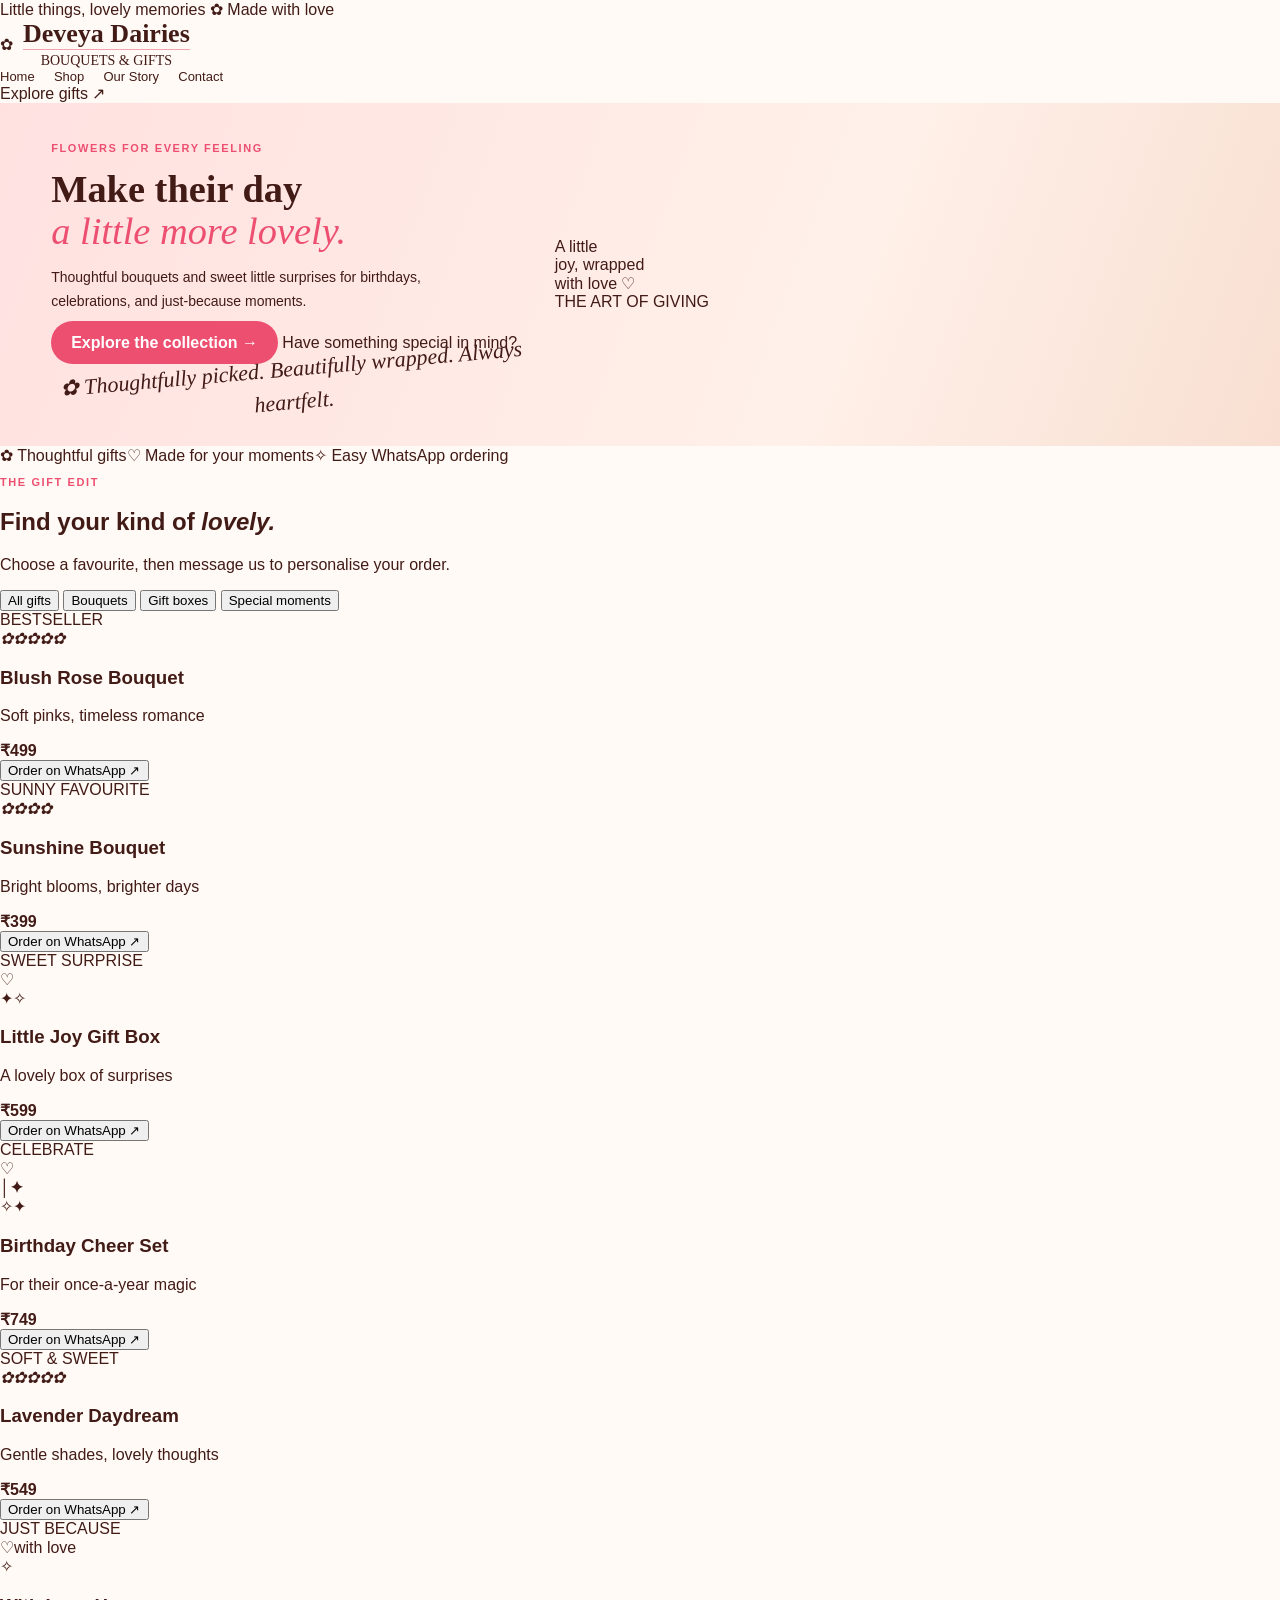
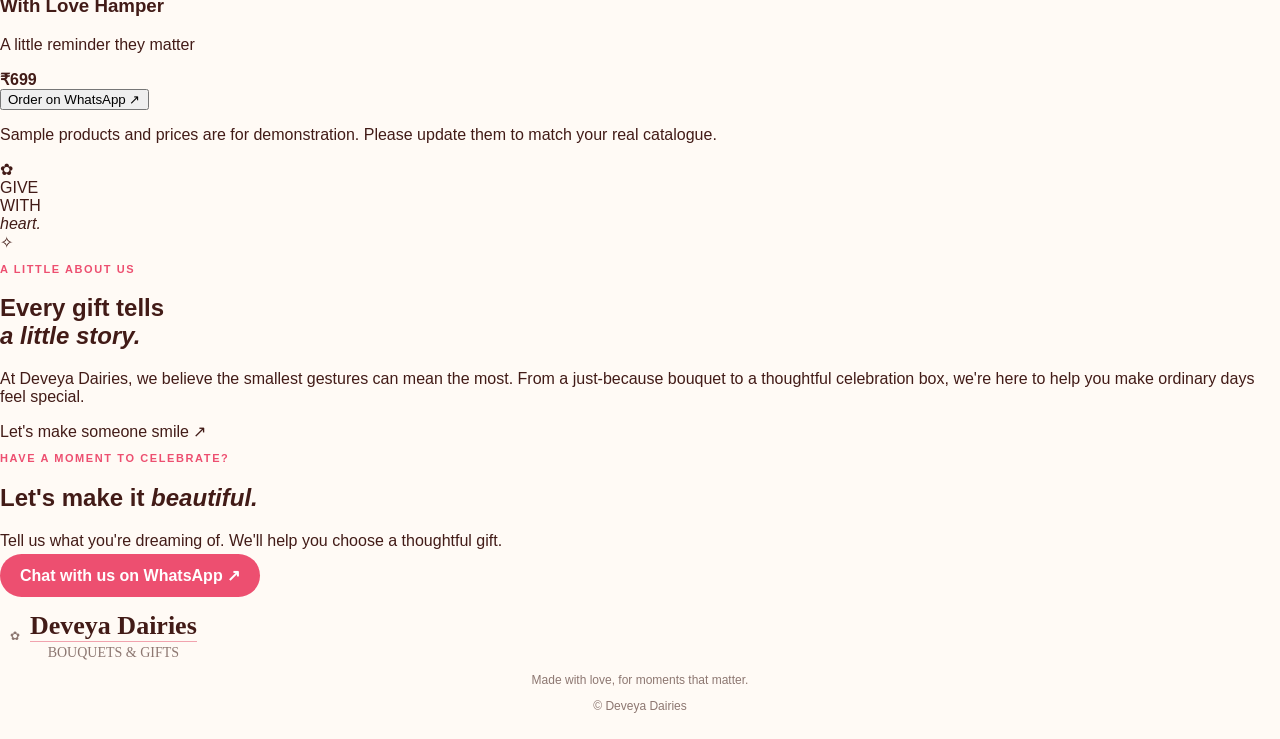
==== commit f157f8f4: "Update index.html" ====
--- a/index.html
+++ b/index.html
@@ -1,42 +1,112 @@
-<!doctype html>
+
+<!DOCTYPE html>
 <html lang="en">
 <head>
-<meta charset="utf-8"><meta name="viewport" content="width=device-width,initial-scale=1">
-<meta name="theme-color" content="#fff0ed"><title>Deveya Dairies | Bouquet & Gifts</title>
-<link rel="preconnect" href="https://fonts.googleapis.com">
-<link href="https://fonts.googleapis.com/css2?family=DM+Sans:wght@400;600;700&family=Playfair+Display:wght@500;600;700&display=swap" rel="stylesheet">
-<link rel="stylesheet" href="style.css">
+  <meta charset="UTF-8">
+  <meta name="viewport" content="width=device-width, initial-scale=1.0">
+  <meta name="description" content="Deveya Dairies — bouquets, flowers and thoughtful gifts. Order on WhatsApp.">
+  <title>Deveya Dairies | Bouquets & Gifts</title>
+  <link rel="stylesheet" href="style.css">
 </head>
 <body>
-<header class="header">
-<a class="brand" href="#home"><span class="flower">❀</span><span><strong>Deveya Dairies<span class="pink">♥</span></strong><small>Bouquet &amp; Gifts</small></span></a>
-<button class="menu" id="menu" aria-label="Open menu">☰</button>
-<nav id="nav"><a href="#home">Home</a><a href="#products">Bouquets</a><a href="#products">Gifts</a><a href="#giftcards">Gift Cards</a><a href="#chocolate">Chocolate Bouquets</a><a href="#about">About Us</a></nav>
-<button class="wa" id="headerWA">♡ Order on WhatsApp</button>
-</header>
-<main>
-<section class="hero" id="home">
-<div class="hero-copy"><p class="eyebrow">FRESH FLOWERS • THOUGHTFUL GIFTS • MADE WITH LOVE</p><h1>Make Every Moment<br><em>More Special</em> <span class="pink">♡</span></h1><p>Beautiful bouquets, thoughtful gifts, gift cards and chocolate bouquets — all in one place.</p><a class="button" href="#products">Shop Now →</a></div>
-<div class="hero-photo" role="img" aria-label="Beautiful pink flower bouquet"></div><div class="hero-note">Small gifts<br><em>Big happiness</em> ♡</div>
-</section>
-<section class="categories">
-<a href="#products"><span>💐</span>Bouquets <b>→</b></a><a href="#products"><span>🎁</span>Gifts <b>→</b></a><a href="#giftcards"><span>💌</span>Gift Cards <b>→</b></a><a href="#chocolate"><span>🍫</span>Chocolate Bouquets <b>→</b></a><a href="#products"><span>🧸</span>Teddy Bears <b>→</b></a>
-</section>
-<section class="products" id="products">
-<div class="heading"><span>— ♥ —</span><h2>Featured Products</h2><p>Handpicked with love, just for you</p></div>
-<div class="grid">
-<article class="card"><button class="heart" aria-label="Save item">♡</button><img src="https://images.unsplash.com/photo-1494972308805-463bc619d34e?auto=format&fit=crop&w=700&q=85" alt="Red roses bouquet" loading="lazy"><div class="info"><h3>Classic Red Roses Bouquet</h3><p>₹799</p><button class="add" data-name="Classic Red Roses Bouquet" data-price="799">＋ Add to Cart</button></div></article>
-<article class="card"><button class="heart" aria-label="Save item">♡</button><img src="https://images.unsplash.com/photo-1523438885200-e635ba2c371e?auto=format&fit=crop&w=700&q=85" alt="Pastel flower bouquet" loading="lazy"><div class="info"><h3>Pastel Dreams Bouquet</h3><p>₹699</p><button class="add" data-name="Pastel Dreams Bouquet" data-price="699">＋ Add to Cart</button></div></article>
-<article class="card"><button class="heart" aria-label="Save item">♡</button><img src="https://images.unsplash.com/photo-1597848212624-a19eb35e2651?auto=format&fit=crop&w=700&q=85" alt="Sunflowers" loading="lazy"><div class="info"><h3>Sunshine Bouquet</h3><p>₹749</p><button class="add" data-name="Sunshine Bouquet" data-price="749">＋ Add to Cart</button></div></article>
-<article class="card" id="chocolate"><button class="heart" aria-label="Save item">♡</button><img src="https://images.unsplash.com/photo-1549465220-1a8b9238cd48?auto=format&fit=crop&w=700&q=85" alt="Wrapped chocolate gift" loading="lazy"><div class="info"><h3>Chocolate Bouquet</h3><p>₹899</p><button class="add" data-name="Chocolate Bouquet" data-price="899">＋ Add to Cart</button></div></article>
-<article class="card" id="giftcards"><button class="heart" aria-label="Save item">♡</button><img src="https://images.unsplash.com/photo-1512909006721-3d6018887383?auto=format&fit=crop&w=700&q=85" alt="Gift card and present" loading="lazy"><div class="info"><h3>Personalised Gift Cards</h3><p>₹199</p><button class="add" data-name="Personalised Gift Cards" data-price="199">＋ Add to Cart</button></div></article>
-<article class="card"><button class="heart" aria-label="Save item">♡</button><img src="https://images.unsplash.com/photo-1513201099705-a9746e1e201f?auto=format&fit=crop&w=700&q=85" alt="Wrapped gift with ribbon" loading="lazy"><div class="info"><h3>Thoughtful Gift Hamper</h3><p>₹999</p><button class="add" data-name="Thoughtful Gift Hamper" data-price="999">＋ Add to Cart</button></div></article>
-</div>
-<p class="cart" id="cart" aria-live="polite">Your cart is empty. Add something lovely! ♡</p><button class="button checkout" id="checkout">Order Cart on WhatsApp →</button>
-</section>
-<section class="benefits" id="about"><div>🚚 <strong>Fast &amp; Reliable Delivery</strong><small>Freshness guaranteed, always.</small></div><div>♥ <strong>Freshness Guaranteed</strong><small>Only the best for your loved ones.</small></div><div>✿ <strong>Custom Orders Available</strong><small>Make it truly yours.</small></div><div>★ <strong>Happy Customers</strong><small>Spreading smiles, one gift at a time.</small></div></section>
-</main>
-<footer><strong>Deveya Dairies <span class="pink">♥</span></strong><p>Bouquets and thoughtful gifts, made with love.</p><small>© <span id="year"></span> Deveya Dairies</small></footer>
-<button class="floating" id="floatingWA" aria-label="Order on WhatsApp">☏</button>
-<script src="script.js"></script>
-</body></html>
+  <div class="announcement">Little things, lovely memories ✿ Made with love</div>
+  <header class="site-header">
+    <a class="brand" href="index.html" aria-label="Deveya Dairies home">
+      <span class="brand-mark">✿</span>
+      <span><strong>Deveya Dairies</strong><small>BOUQUETS & GIFTS</small></span>
+    </a>
+    <nav aria-label="Main navigation">
+      <a href="#home">Home</a><a href="#shop">Shop</a><a href="#about">Our Story</a><a href="#contact">Contact</a>
+    </nav>
+    <a class="header-cta" href="#shop">Explore gifts <span>↗</span></a>
+  </header>
+
+  <main>
+    <section class="hero" id="home">
+      <div class="hero-copy">
+        <p class="eyebrow">FLOWERS FOR EVERY FEELING</p>
+        <h1>Make their day<br><em>a little more lovely.</em></h1>
+        <p class="hero-text">Thoughtful bouquets and sweet little surprises for birthdays, celebrations, and just-because moments.</p>
+        <div class="hero-actions">
+          <a class="button button-dark" href="#shop">Explore the collection <span>→</span></a>
+          <a class="text-link" href="#contact">Have something special in mind?</a>
+        </div>
+        <div class="hero-note"><span>✿</span> Thoughtfully picked. Beautifully wrapped. Always heartfelt.</div>
+      </div>
+      <div class="hero-art" role="img" aria-label="Decorative illustration of flowers and a gift">
+        <div class="sun-disc"></div>
+        <div class="hero-sticker">A little<br>joy, wrapped<br>with love ♡</div>
+        <div class="flower flower-one"><i></i><i></i><i></i><i></i><i></i><b></b></div>
+        <div class="flower flower-two"><i></i><i></i><i></i><i></i><i></i><b></b></div>
+        <div class="flower flower-three"><i></i><i></i><i></i><i></i><i></i><b></b></div>
+        <div class="leaf leaf-one"></div><div class="leaf leaf-two"></div><div class="leaf leaf-three"></div>
+        <div class="gift-box"><div class="gift-lid"></div><div class="gift-ribbon"></div><div class="gift-bow"></div></div>
+        <div class="hero-caption">THE ART OF GIVING</div>
+      </div>
+    </section>
+
+    <section class="trust-strip">
+      <span>✿ Thoughtful gifts</span><span>♡ Made for your moments</span><span>✧ Easy WhatsApp ordering</span>
+    </section>
+
+    <section class="shop-section section-pad" id="shop">
+      <div class="section-heading">
+        <div><p class="eyebrow">THE GIFT EDIT</p><h2>Find your kind of <em>lovely.</em></h2></div>
+        <p>Choose a favourite, then message us to personalise your order.</p>
+      </div>
+      <div class="filters" role="group" aria-label="Filter products">
+        <button class="filter active" data-filter="all">All gifts</button>
+        <button class="filter" data-filter="bouquet">Bouquets</button>
+        <button class="filter" data-filter="gift">Gift boxes</button>
+        <button class="filter" data-filter="special">Special moments</button>
+      </div>
+      <div class="product-grid" id="product-grid">
+        <article class="product-card" data-category="bouquet">
+          <div class="product-art art-rose"><span class="art-tag">BESTSELLER</span><div class="mini-bouquet rose-bouquet"><i>✿</i><i>✿</i><i>✿</i><i>✿</i><i>✿</i><b></b></div></div>
+          <div class="product-info"><div><h3>Blush Rose Bouquet</h3><p>Soft pinks, timeless romance</p></div><strong>₹499</strong></div>
+          <button class="order-button" data-product="Blush Rose Bouquet" data-price="₹499">Order on WhatsApp ↗</button>
+        </article>
+        <article class="product-card" data-category="bouquet">
+          <div class="product-art art-sun"><span class="art-tag">SUNNY FAVOURITE</span><div class="mini-bouquet sun-bouquet"><i>✿</i><i>✿</i><i>✿</i><i>✿</i><b></b></div></div>
+          <div class="product-info"><div><h3>Sunshine Bouquet</h3><p>Bright blooms, brighter days</p></div><strong>₹399</strong></div>
+          <button class="order-button" data-product="Sunshine Bouquet" data-price="₹399">Order on WhatsApp ↗</button>
+        </article>
+        <article class="product-card" data-category="gift">
+          <div class="product-art art-gift"><span class="art-tag">SWEET SURPRISE</span><div class="illustrated-gift"><div class="box-lid"></div><div class="box-body"></div><div class="box-band"></div><div class="box-bow">♡</div></div><span class="sparkle s1">✦</span><span class="sparkle s2">✧</span></div>
+          <div class="product-info"><div><h3>Little Joy Gift Box</h3><p>A lovely box of surprises</p></div><strong>₹599</strong></div>
+          <button class="order-button" data-product="Little Joy Gift Box" data-price="₹599">Order on WhatsApp ↗</button>
+        </article>
+        <article class="product-card" data-category="special">
+          <div class="product-art art-birthday"><span class="art-tag">CELEBRATE</span><div class="cake"><div class="cake-top">♡</div><div class="cake-layer"></div><div class="cake-base"></div><div class="candle">│<b>✦</b></div></div><span class="confetti c1">✧</span><span class="confetti c2">✦</span></div>
+          <div class="product-info"><div><h3>Birthday Cheer Set</h3><p>For their once-a-year magic</p></div><strong>₹749</strong></div>
+          <button class="order-button" data-product="Birthday Cheer Set" data-price="₹749">Order on WhatsApp ↗</button>
+        </article>
+        <article class="product-card" data-category="bouquet">
+          <div class="product-art art-lilac"><span class="art-tag">SOFT & SWEET</span><div class="mini-bouquet lilac-bouquet"><i>✿</i><i>✿</i><i>✿</i><i>✿</i><i>✿</i><b></b></div></div>
+          <div class="product-info"><div><h3>Lavender Daydream</h3><p>Gentle shades, lovely thoughts</p></div><strong>₹549</strong></div>
+          <button class="order-button" data-product="Lavender Daydream" data-price="₹549">Order on WhatsApp ↗</button>
+        </article>
+        <article class="product-card" data-category="gift">
+          <div class="product-art art-heart"><span class="art-tag">JUST BECAUSE</span><div class="heart-gift">♡<span>with love</span></div><span class="heart-spark">✧</span></div>
+          <div class="product-info"><div><h3>With Love Hamper</h3><p>A little reminder they matter</p></div><strong>₹699</strong></div>
+          <button class="order-button" data-product="With Love Hamper" data-price="₹699">Order on WhatsApp ↗</button>
+        </article>
+      </div>
+      <p class="price-note">Sample products and prices are for demonstration. Please update them to match your real catalogue.</p>
+    </section>
+
+    <section class="story-section section-pad" id="about">
+      <div class="story-art"><div class="story-flower">✿</div><div class="story-circle">GIVE<br>WITH<br><em>heart.</em></div><span class="story-spark">✧</span></div>
+      <div class="story-copy"><p class="eyebrow">A LITTLE ABOUT US</p><h2>Every gift tells<br><em>a little story.</em></h2><p>At Deveya Dairies, we believe the smallest gestures can mean the most. From a just-because bouquet to a thoughtful celebration box, we're here to help you make ordinary days feel special.</p><a class="text-link" href="#contact">Let's make someone smile ↗</a></div>
+    </section>
+
+    <section class="order-banner" id="contact">
+      <div><p class="eyebrow">HAVE A MOMENT TO CELEBRATE?</p><h2>Let's make it <em>beautiful.</em></h2><p>Tell us what you're dreaming of. We'll help you choose a thoughtful gift.</p></div>
+      <a class="button button-light" id="general-order" href="#">Chat with us on WhatsApp ↗</a>
+    </section>
+  </main>
+
+  <footer><a class="brand footer-brand" href="#home"><span class="brand-mark">✿</span><span><strong>Deveya Dairies</strong><small>BOUQUETS & GIFTS</small></span></a><p>Made with love, for moments that matter.</p><span>© <span id="year"></span> Deveya Dairies</span></footer>
+  <script src="script.js"></script>
+</body>
+</html>
--- a/style.css
+++ b/style.css
@@ -1,5 +1 @@
-@import url('https://fonts.googleapis.com/css2?family=DM+Sans:wght@400;500;600;700&family=Playfair+Display:ital,wght@0,500;0,600;0,700;1,500;1,600&display=swap');
-:root{--ink:#342b2c;--muted:#786c6c;--rose:#d77f8b;--pink:#f8e9e7;--cream:#fffaf5;--green:#647d61;--line:#eadbd5}
-*{box-sizing:border-box}html{scroll-behavior:smooth}body{margin:0;background:var(--cream);color:var(--ink);font-family:'DM Sans',sans-serif}a{color:inherit;text-decoration:none}.announcement{text-align:center;padding:9px 12px;background:#6c8068;color:white;font-size:11px;letter-spacing:.08em}.site-header{height:88px;padding:0 7%;display:flex;align-items:center;justify-content:space-between;border-bottom:1px solid #f0e5df;background:#fffaf5;gap:20px}.brand{display:flex;align-items:center;gap:10px}.brand-mark{display:grid;place-items:center;width:40px;height:40px;border-radius:50%;background:#f3d9d9;color:#a74d63;font-size:25px}.brand strong{display:block;font-family:'Playfair Display',serif;font-size:19px;font-weight:600}.brand small{display:block;margin-top:3px;font-size:8px;letter-spacing:.2em;color:#8c7775}.site-header nav{display:flex;gap:28px;font-size:12px;color:#665b5b}.site-header nav a:hover,.text-link:hover{color:#bd6678}.header-cta{font-size:12px;font-weight:700}.header-cta span{margin-left:7px;color:#b95e70}.hero{min-height:535px;padding:58px 9% 52px;display:grid;grid-template-columns:1fr 1fr;align-items:center;gap:35px;overflow:hidden}.eyebrow{font-size:10px;font-weight:700;letter-spacing:.2em;color:#a65d6c;margin:0 0 18px}.hero h1,.section-heading h2,.story-copy h2,.order-banner h2{font-family:'Playfair Display',serif;font-size:clamp(39px,4.5vw,62px);line-height:1.1;letter-spacing:-.035em;font-weight:500;margin:0}.hero h1 em,.section-heading h2 em,.story-copy h2 em,.order-banner h2 em{color:#bc6b7c;font-weight:500}.hero-text{max-width:440px;font-size:14px;line-height:1.9;color:var(--muted);margin:22px 0 25px}.hero-actions{display:flex;align-items:center;gap:22px;flex-wrap:wrap}.button{display:inline-flex;align-items:center;gap:20px;padding:15px 19px;font-size:11px;font-weight:700;border-radius:3px;transition:transform .2s}.button:hover{transform:translateY(-2px)}.button-dark{background:#3d3434;color:white}.button-dark span{font-size:17px}.text-link{font-size:11px;font-weight:700;border-bottom:1px solid #d8b5b5;padding-bottom:4px}.hero-note{font-size:10px;color:#847777;margin-top:38px}.hero-note span{color:#b96477;font-size:17px;vertical-align:middle;margin-right:7px}.hero-art{height:410px;position:relative;background:#f3ded9;border-radius:48% 48% 4px 4px;overflow:hidden}.sun-disc{position:absolute;width:250px;height:250px;border-radius:50%;background:#f7c9b4;top:36px;left:50%;transform:translateX(-50%)}.hero-sticker{position:absolute;right:9%;top:55px;z-index:4;background:#fff9ef;border-radius:50%;width:91px;height:91px;display:grid;place-content:center;text-align:center;font-family:'Playfair Display',serif;font-size:13px;line-height:1.25;transform:rotate(9deg);color:#865c5c}.flower{position:absolute;width:94px;height:94px;z-index:3}.flower i{position:absolute;width:28px;height:40px;border-radius:50% 50% 45% 45%;background:#d97587;left:33px;top:0;transform-origin:14px 47px}.flower i:nth-child(2){transform:rotate(72deg)}.flower i:nth-child(3){transform:rotate(144deg)}.flower i:nth-child(4){transform:rotate(216deg)}.flower i:nth-child(5){transform:rotate(288deg)}.flower b{position:absolute;left:37px;top:34px;width:20px;height:20px;background:#e9b96c;border-radius:50%}.flower-one{top:80px;left:20%}.flower-two{top:132px;left:52%;transform:scale(.82)}.flower-three{top:43px;left:40%;transform:scale(.65)}.flower-two i{background:#b58caf}.flower-three i{background:#e9a69d}.leaf{position:absolute;width:35px;height:76px;background:#7b9270;border-radius:100% 0 100% 0;z-index:2}.leaf-one{top:177px;left:29%;transform:rotate(-40deg)}.leaf-two{top:190px;left:60%;transform:rotate(45deg)}.leaf-three{top:135px;left:43%;transform:rotate(24deg) scale(.8)}.gift-box{position:absolute;bottom:45px;left:50%;transform:translateX(-50%);width:185px;height:130px;background:#c88b7b;box-shadow:12px 12px 0 #d9a69a}.gift-lid{position:absolute;left:-9px;top:-17px;width:203px;height:27px;background:#dca797}.gift-ribbon{position:absolute;left:75px;top:-17px;width:32px;height:147px;background:#f8e5ca}.gift-bow{position:absolute;left:76px;top:-42px;width:36px;height:30px;border:9px solid #f8e5ca;border-radius:80% 10% 80% 10%;transform:rotate(28deg)}.hero-caption{position:absolute;bottom:14px;left:0;right:0;text-align:center;font-size:8px;letter-spacing:.25em;color:#865f5c}.trust-strip{display:flex;justify-content:center;gap:8%;padding:21px 10px;background:#f5e9e3;color:#71615d;font-size:11px}.trust-strip span:first-letter{color:#b75f73}.section-pad{padding:85px 9%}.shop-section{background:#fffaf5}.section-heading{display:flex;align-items:end;justify-content:space-between;gap:30px}.section-heading h2,.story-copy h2,.order-banner h2{font-size:42px}.section-heading>p{max-width:270px;font-size:12px;line-height:1.8;color:var(--muted)}.filters{display:flex;gap:9px;margin:32px 0 25px;flex-wrap:wrap}.filter{border:1px solid #e7d8d2;background:transparent;color:#756868;padding:9px 15px;border-radius:30px;font:inherit;font-size:10px;cursor:pointer}.filter.active,.filter:hover{background:#3d3434;color:white;border-color:#3d3434}.product-grid{display:grid;grid-template-columns:repeat(3,minmax(0,1fr));gap:28px 19px}.product-card{min-width:0}.product-art{height:245px;position:relative;display:flex;align-items:center;justify-content:center;overflow:hidden}.art-rose{background:#f4dedb}.art-sun{background:#f5e8c9}.art-gift{background:#e9e4ed}.art-birthday{background:#dce7d9}.art-lilac{background:#e9dfea}.art-heart{background:#f6e1e3}.art-tag{position:absolute;top:14px;left:14px;font-size:8px;letter-spacing:.13em;color:#745f5b;background:#fffaf5c9;padding:7px 9px}.mini-bouquet{position:relative;width:150px;height:160px}.mini-bouquet i{position:absolute;display:grid;place-items:center;font-size:39px;color:#cf7284;text-shadow:0 0 0 #d57b8b}.mini-bouquet i:nth-child(1){left:27px;top:20px}.mini-bouquet i:nth-child(2){left:65px;top:0}.mini-bouquet i:nth-child(3){left:83px;top:38px}.mini-bouquet i:nth-child(4){left:14px;top:58px}.mini-bouquet i:nth-child(5){left:53px;top:55px}.mini-bouquet b{position:absolute;left:35px;top:90px;width:90px;height:65px;background:#c99c88;clip-path:polygon(0 0,100% 0,70% 100%,30% 100%)}.mini-bouquet:after{content:'';position:absolute;left:76px;top:88px;width:9px;height:67px;background:#e5d1b5;transform:rotate(-7deg)}.sun-bouquet i{color:#e5ae48}.sun-bouquet b{background:#d2a071}.lilac-bouquet i{color:#a98db9}.lilac-bouquet b{background:#b9a0b9}.illustrated-gift{position:relative;width:135px;height:110px;margin-top:40px}.box-body{position:absolute;bottom:0;left:7px;width:121px;height:80px;background:#c88e9a}.box-lid{position:absolute;z-index:2;left:0;top:20px;width:135px;height:23px;background:#e5b6ba;transform:rotate(-5deg)}.box-band{position:absolute;z-index:3;left:57px;top:26px;width:23px;height:84px;background:#f7e8d5}.box-bow{position:absolute;z-index:4;left:43px;top:0;font-size:52px;color:#f7e8d5}.sparkle,.confetti{position:absolute;color:#a77a9b;font-size:28px}.s1{top:60px;right:40px}.s2{bottom:45px;left:32px}.cake{position:relative;width:150px;height:135px;margin-top:40px}.cake-top{position:absolute;z-index:2;top:20px;left:30px;width:90px;height:28px;border-radius:50%;background:#fff1db;text-align:center;color:#ca7e8c;font-size:22px}.cake-layer{position:absolute;top:31px;left:30px;width:90px;height:43px;background:#e6a0a0}.cake-base{position:absolute;top:65px;left:18px;width:114px;height:45px;background:#c87b85;border-radius:0 0 8px 8px}.candle{position:absolute;top:0;left:73px;color:#fff5df;font-size:30px}.candle b{position:absolute;top:-13px;left:0;color:#e2a64c;font-size:18px}.c1{left:40px;top:75px}.c2{right:45px;top:60px}.heart-gift{font-family:'Playfair Display',serif;font-size:115px;color:#bd6979;text-align:center;line-height:1}.heart-gift span{display:block;font-size:15px;font-style:italic;margin-top:-36px;color:#fffaf5}.heart-spark{position:absolute;right:35px;top:52px;color:#b16c7d;font-size:30px}.product-info{display:flex;justify-content:space-between;gap:10px;padding:15px 1px 12px}.product-info h3{font-family:'Playfair Display',serif;font-size:17px;font-weight:500;margin:0 0 6px}.product-info p{font-size:10px;color:var(--muted);margin:0}.product-info strong{font-size:12px;white-space:nowrap}.order-button{width:100%;border:1px solid #ddc7c2;background:transparent;padding:12px;font-family:inherit;font-size:10px;font-weight:700;color:#66504f;cursor:pointer;transition:.2s}.order-button:hover{background:#3d3434;color:white;border-color:#3d3434}.price-note{font-size:10px;color:#91817d;margin-top:20px}.story-section{display:grid;grid-template-columns:1fr 1fr;align-items:center;gap:10%;background:#f5e8e3}.story-art{height:300px;position:relative;background:#e8c5c2;display:grid;place-items:center;overflow:hidden}.story-circle{position:relative;z-index:2;width:185px;height:185px;border-radius:50%;background:#fff6eb;display:grid;place-content:center;text-align:center;font-size:12px;letter-spacing:.2em;line-height:1.6;transform:rotate(-8deg)}.story-circle em{font-family:'Playfair Display',serif;font-size:35px;letter-spacing:0;color:#b96678}.story-flower{position:absolute;font-size:220px;color:#d78b98;opacity:.65;left:-30px;top:-45px}.story-spark{position:absolute;right:15%;bottom:15%;font-size:44px;color:#fff7e9}.story-copy p:not(.eyebrow){font-size:12px;line-height:2;color:var(--muted);margin:22px 0}.order-banner{margin:0;padding:55px 9%;background:#6d8067;color:#fffaf5;display:flex;justify-content:space-between;align-items:center;gap:30px}.order-banner .eyebrow{color:#f3d6d3}.order-banner h2{font-size:40px}.order-banner h2 em{color:#f3d0ce}.order-banner p:not(.eyebrow){font-size:11px;color:#e7e8df;line-height:1.8}.button-light{background:#fff7ef;color:#403637;white-space:nowrap}footer{display:flex;align-items:center;justify-content:space-between;gap:20px;padding:28px 7%;font-size:10px;color:#857572}footer p{margin:0}.footer-brand .brand-mark{width:34px;height:34px;font-size:20px}
-@media(max-width:800px){.site-header{padding:0 5%;height:auto;min-height:78px;flex-wrap:wrap;padding-top:14px;padding-bottom:14px}.site-header nav{order:3;width:100%;justify-content:center;gap:20px}.header-cta{font-size:10px}.hero{padding:45px 6%;grid-template-columns:1fr;gap:28px}.hero-art{height:350px;max-width:500px;width:100%;margin:auto}.hero h1{font-size:48px}.section-pad{padding:62px 6%}.section-heading{align-items:start;flex-direction:column;gap:5px}.product-grid{grid-template-columns:repeat(2,minmax(0,1fr));gap:25px 14px}.product-art{height:220px}.story-section{gap:30px}.story-art{height:260px}.order-banner{padding:45px 6%;flex-direction:column;align-items:flex-start}.order-banner h2{font-size:35px}footer{flex-wrap:wrap;padding:25px 6%}}
-@media(max-width:480px){.brand strong{font-size:16px}.site-header nav{gap:16px;font-size:11px}.header-cta{display:none}.hero h1{font-size:42px}.hero-art{height:310px}.trust-strip{gap:12px;flex-wrap:wrap;font-size:9px}.section-heading h2,.story-copy h2{font-size:35px}.product-grid{grid-template-columns:1fr 1fr;gap:23px 11px}.product-art{height:175px}.product-info{display:block}.product-info strong{display:block;margin-top:8px}.product-info h3{font-size:15px}.product-info p{line-height:1.5}.art-tag{font-size:7px;left:8px;top:8px}.mini-bouquet{transform:scale(.8)}.story-section{grid-template-columns:1fr}.story-art{height:235px}.story-copy{padding-top:5px}.order-banner h2{font-size:32px}footer p{width:100%;order:3}}
+*{box-sizing:border-box} :root{--pink:#ed4f70;--brown:#421b17;--cream:#fffaf5} html{scroll-behavior:smooth;scroll-padding-top:90px} body{margin:0;background:var(--cream);color:var(--brown);font-family:'DM Sans',Arial,sans-serif} a{text-decoration:none;color:inherit}.pink{color:var(--pink)}.header{position:sticky;top:0;z-index:10;display:flex;align-items:center;justify-content:space-between;gap:18px;padding:13px 4%;background:#fff8f5f5;box-shadow:0 2px 12px #421b1710}.brand{display:flex;align-items:center;gap:10px}.flower{font-size:43px;color:var(--pink)}.brand strong{font:600 26px 'Playfair Display',serif;white-space:nowrap}.brand small{display:block;text-align:center;border-top:1px solid #f1a3ae;padding-top:3px;font:14px 'Playfair Display',serif}nav{display:flex;gap:clamp(10px,1.5vw,24px);font-size:13px}nav a:hover{color:var(--pink)}.wa,.button{border:0;border-radius:30px;background:var(--pink);color:white;padding:13px 20px;font-weight:700;cursor:pointer;white-space:nowrap}.menu{display:none;border:0;background:none;font-size:24px;color:var(--brown)}.hero{display:grid;grid-template-columns:1.05fr 1fr .42fr;align-items:center;gap:20px;padding:28px 4%;min-height:320px;background:linear-gradient(110deg,#ffe1e0,#fff0e9 65%,#f8dfd1);overflow:hidden}.eyebrow{font-size:11px;letter-spacing:1.6px;color:var(--pink);font-weight:700}.hero h1{font:600 clamp(34px,3vw,52px)/1.1 'Playfair Display',serif;margin:14px 0}.hero h1 em{color:var(--pink);font-weight:500}.hero-copy>p:not(.eyebrow){line-height:1.7;font-size:14px;max-width:390px;margin-bottom:20px}.hero-photo{height:275px;border-radius:45% 45% 8px 8px;background:url('https://images.unsplash.com/photo-1523438885200-e635ba2c371e?auto=format&fit=crop&w=1100&q=90') center/cover;box-shadow:0 12px 30px #a43d4320}.hero-note{text-align:center;font:italic 22px 'Playfair Display',serif;transform:rotate(-5deg);line-height:1.5}.hero-note em{color:var(--pink)}.categories{display:flex;justify-content:space-evenly;gap:15px;padding:22px 4% 12px}.categories a{display:flex;flex-direction:column;align-items:center;gap:8px;font:15px 'Playfair Display',serif}.categories a span{display:grid;place-items:center;width:70px;height:70px;border-radius:50%;background:#ffe5e4;font-size:32px}.categories b{color:var(--pink)}.products{padding:25px 4% 34px}.heading{text-align:center;margin-bottom:22px}.heading>span{color:var(--pink)}.heading h2{font:600 34px 'Playfair Display',serif;margin:4px}.heading p{font-size:13px;color:#806d67;margin:5px}.grid{display:grid;grid-template-columns:repeat(6,minmax(0,1fr));gap:13px}.card{position:relative;background:white;border:1px solid #f1dfd9;border-radius:10px;overflow:hidden;box-shadow:0 3px 10px #57291b0b}.card img{display:block;width:100%;height:155px;object-fit:cover;background:#f8e6df}.heart{position:absolute;right:7px;top:7px;width:29px;height:29px;border:0;border-radius:50%;background:#fff;color:var(--brown);font-size:20px;cursor:pointer}.heart.saved{color:var(--pink)}.info{padding:10px}.info h3{font-size:12px;line-height:1.4;margin:0 0 7px;min-height:33px}.info p{font-weight:700;font-size:14px;margin:0 0 10px}.add{width:100%;border:0;border-radius:25px;background:var(--pink);color:#fff;padding:9px 4px;font-size:11px;cursor:pointer}.add:hover,.button:hover,.wa:hover{background:#d83d5d}.cart{text-align:center;margin:22px 0 12px;color:#8d7771;font-size:13px}.checkout{display:block;margin:auto}.benefits{display:grid;grid-template-columns:repeat(4,1fr);gap:14px;padding:25px 4%;background:#ffe9e7}.benefits div{display:grid;grid-template-columns:30px 1fr;gap:5px 8px;border-right:1px solid #efb4b4;padding:0 10px;color:var(--pink)}.benefits div:last-child{border:0}.benefits strong{color:var(--brown);font-size:12px}.benefits small{grid-column:2;color:#8d7771;font-size:10px}footer{text-align:center;padding:26px 10px;color:#8d7771;font-size:12px}footer strong{font:600 25px 'Playfair Display',serif;color:var(--brown)}.floating{position:fixed;right:18px;bottom:18px;width:55px;height:55px;border:0;border-radius:50%;background:#25d366;color:white;font-size:28px;box-shadow:0 5px 18px #0002;cursor:pointer;z-index:9}@media(max-width:1150px){.header{flex-wrap:wrap}.header nav{order:3;width:100%;justify-content:center}.hero{grid-template-columns:1fr 1fr}.hero-note{display:none}.grid{grid-template-columns:repeat(3,1fr)}.card img{height:190px}}@media(max-width:700px){.header{padding:10px 4%;gap:9px}.brand strong{font-size:20px}.flower{font-size:34px}.brand small{font-size:12px}.menu{display:block;margin-left:auto}.header nav{display:none;flex-direction:column;align-items:stretch;gap:0}.header nav.open{display:flex}.header nav a{padding:10px;border-top:1px solid #f4ded9}.wa{padding:10px 12px;font-size:11px}.hero{grid-template-columns:1fr;padding:24px 6%;gap:18px}.hero-photo{height:220px;grid-row:1}.hero-copy{grid-row:2}.hero h1{font-size:38px}.eyebrow{font-size:9px}.categories{display:grid;grid-template-columns:repeat(3,1fr);gap:18px 5px}.categories a{font-size:12px}.categories a span{width:60px;height:60px;font-size:28px}.products{padding:22px 4%}.heading h2{font-size:29px}.grid{grid-template-columns:repeat(2,minmax(0,1fr));gap:10px}.card img{height:150px}.info{padding:9px}.info h3{font-size:11px}.benefits{grid-template-columns:repeat(2,1fr);gap:17px 5px;padding:20px 4%}.benefits div{border:0;padding:0 3px}.benefits strong{font-size:11px}.benefits small{font-size:9px}}
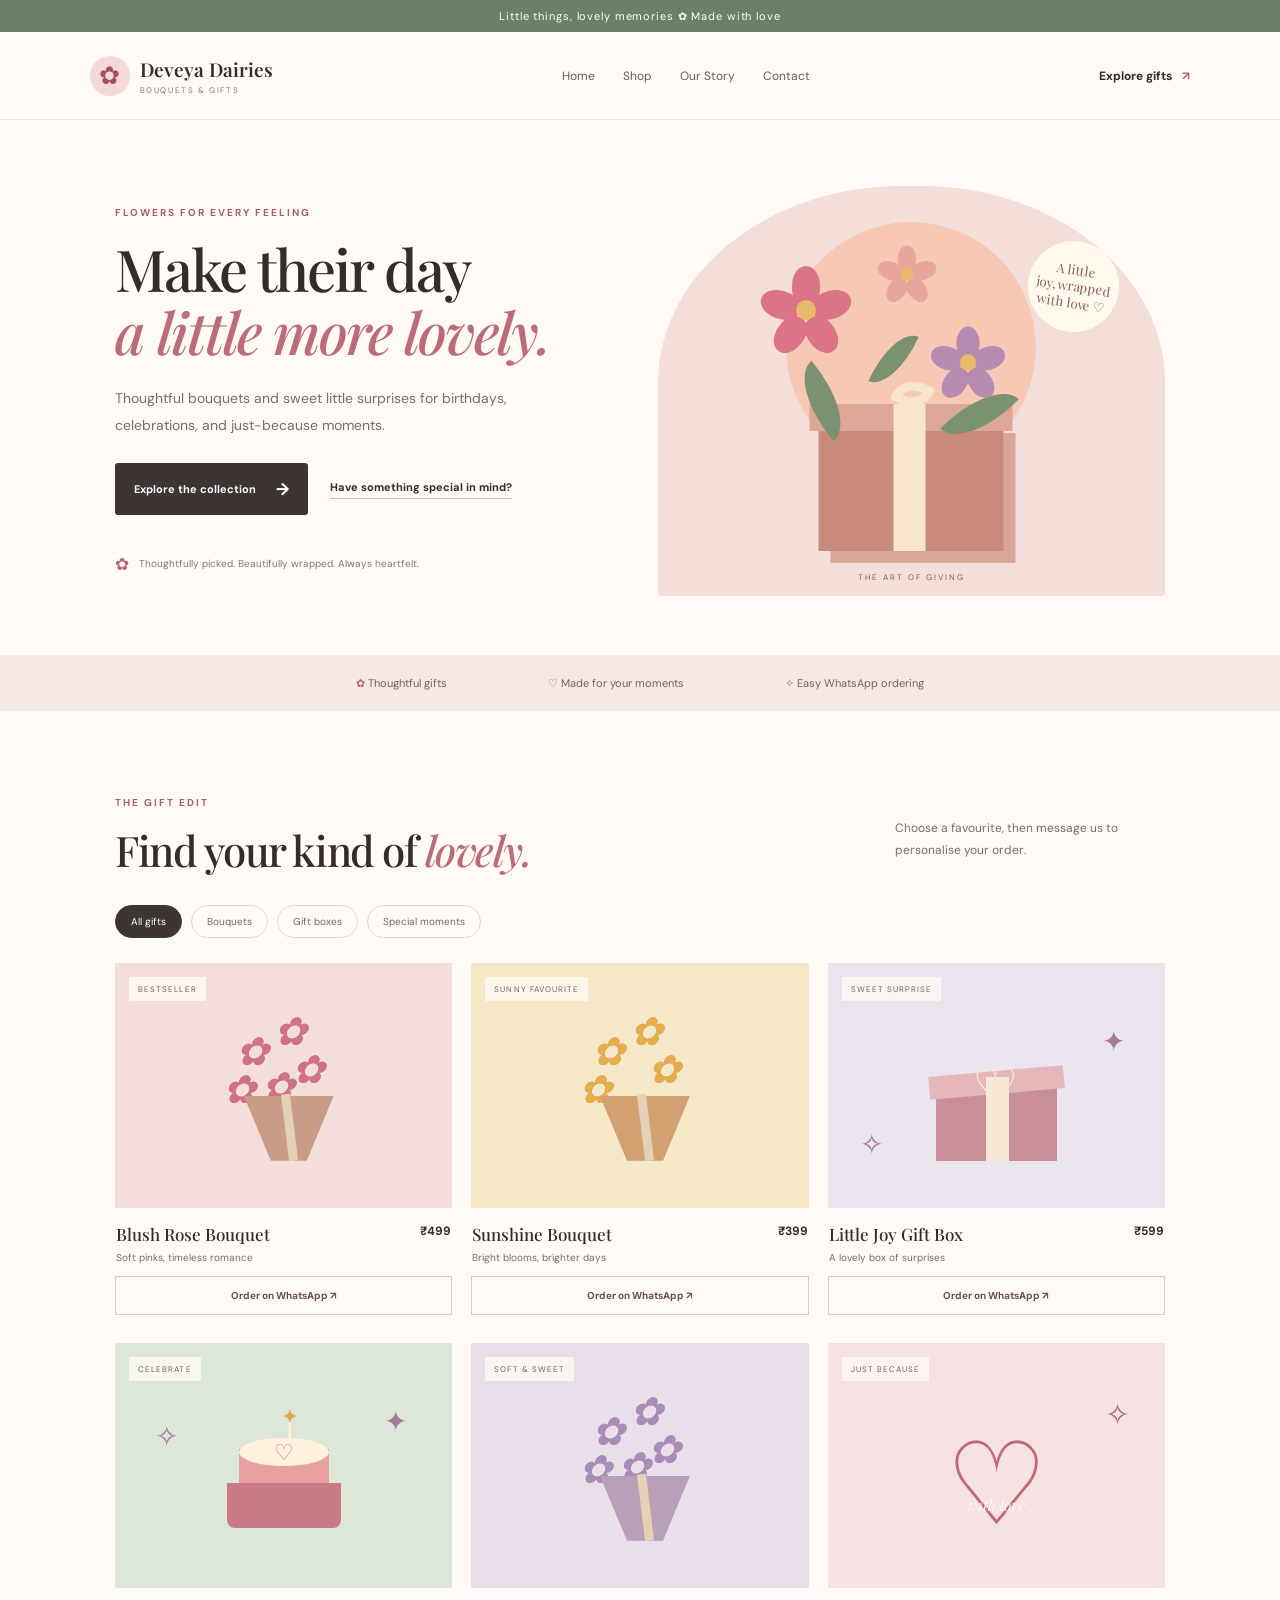
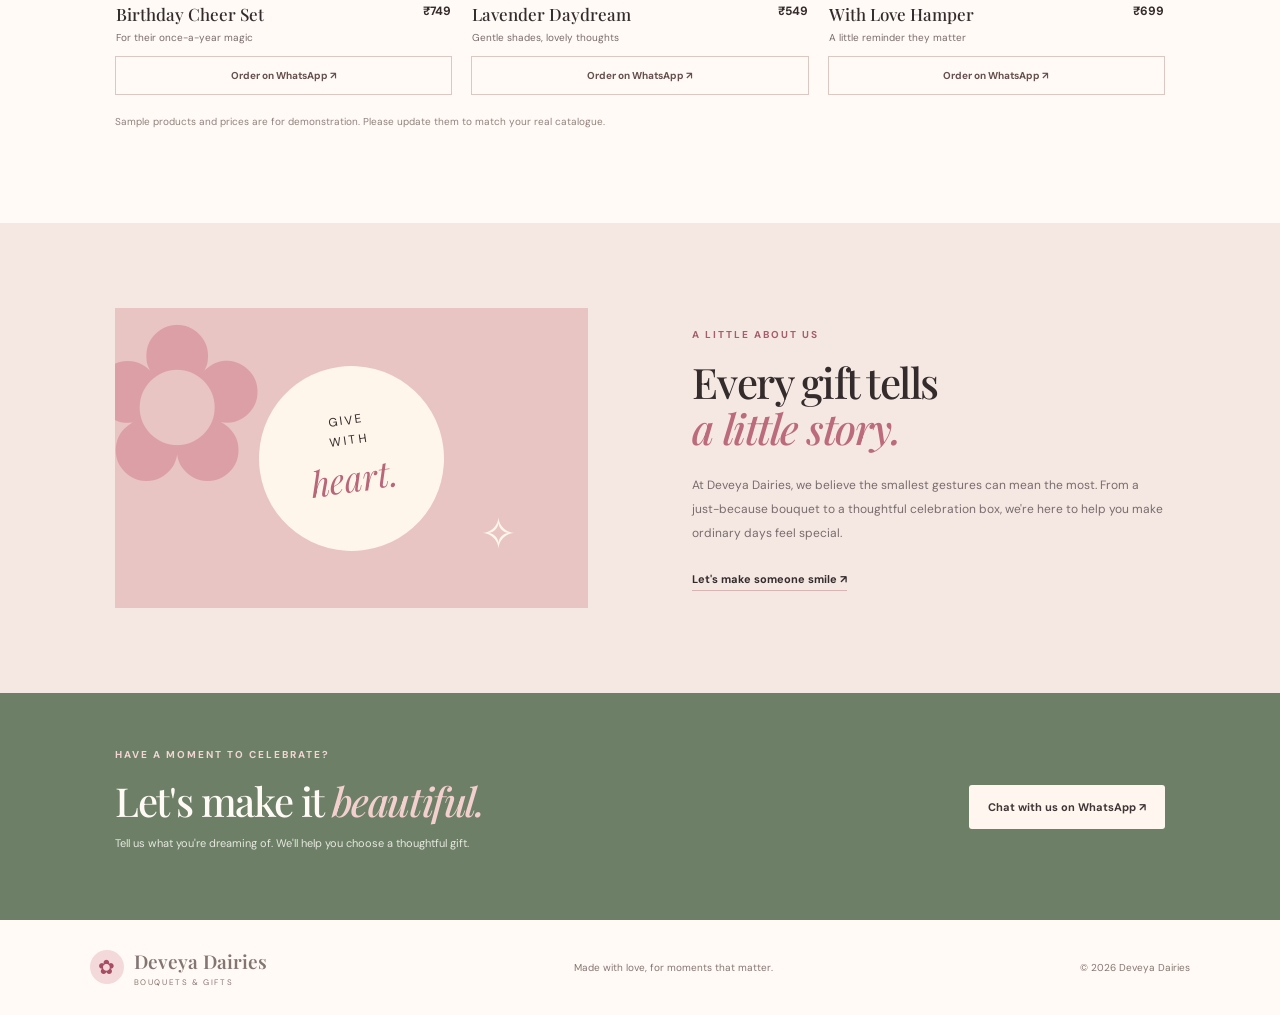
==== commit 18db52b2: "Update index.html" ====
--- a/index.html
+++ b/index.html
@@ -1,4 +1,3 @@
-
 <!DOCTYPE html>
 <html lang="en">
 <head>
--- a/style.css
+++ b/style.css
@@ -1 +1,5 @@
-*{box-sizing:border-box} :root{--pink:#ed4f70;--brown:#421b17;--cream:#fffaf5} html{scroll-behavior:smooth;scroll-padding-top:90px} body{margin:0;background:var(--cream);color:var(--brown);font-family:'DM Sans',Arial,sans-serif} a{text-decoration:none;color:inherit}.pink{color:var(--pink)}.header{position:sticky;top:0;z-index:10;display:flex;align-items:center;justify-content:space-between;gap:18px;padding:13px 4%;background:#fff8f5f5;box-shadow:0 2px 12px #421b1710}.brand{display:flex;align-items:center;gap:10px}.flower{font-size:43px;color:var(--pink)}.brand strong{font:600 26px 'Playfair Display',serif;white-space:nowrap}.brand small{display:block;text-align:center;border-top:1px solid #f1a3ae;padding-top:3px;font:14px 'Playfair Display',serif}nav{display:flex;gap:clamp(10px,1.5vw,24px);font-size:13px}nav a:hover{color:var(--pink)}.wa,.button{border:0;border-radius:30px;background:var(--pink);color:white;padding:13px 20px;font-weight:700;cursor:pointer;white-space:nowrap}.menu{display:none;border:0;background:none;font-size:24px;color:var(--brown)}.hero{display:grid;grid-template-columns:1.05fr 1fr .42fr;align-items:center;gap:20px;padding:28px 4%;min-height:320px;background:linear-gradient(110deg,#ffe1e0,#fff0e9 65%,#f8dfd1);overflow:hidden}.eyebrow{font-size:11px;letter-spacing:1.6px;color:var(--pink);font-weight:700}.hero h1{font:600 clamp(34px,3vw,52px)/1.1 'Playfair Display',serif;margin:14px 0}.hero h1 em{color:var(--pink);font-weight:500}.hero-copy>p:not(.eyebrow){line-height:1.7;font-size:14px;max-width:390px;margin-bottom:20px}.hero-photo{height:275px;border-radius:45% 45% 8px 8px;background:url('https://images.unsplash.com/photo-1523438885200-e635ba2c371e?auto=format&fit=crop&w=1100&q=90') center/cover;box-shadow:0 12px 30px #a43d4320}.hero-note{text-align:center;font:italic 22px 'Playfair Display',serif;transform:rotate(-5deg);line-height:1.5}.hero-note em{color:var(--pink)}.categories{display:flex;justify-content:space-evenly;gap:15px;padding:22px 4% 12px}.categories a{display:flex;flex-direction:column;align-items:center;gap:8px;font:15px 'Playfair Display',serif}.categories a span{display:grid;place-items:center;width:70px;height:70px;border-radius:50%;background:#ffe5e4;font-size:32px}.categories b{color:var(--pink)}.products{padding:25px 4% 34px}.heading{text-align:center;margin-bottom:22px}.heading>span{color:var(--pink)}.heading h2{font:600 34px 'Playfair Display',serif;margin:4px}.heading p{font-size:13px;color:#806d67;margin:5px}.grid{display:grid;grid-template-columns:repeat(6,minmax(0,1fr));gap:13px}.card{position:relative;background:white;border:1px solid #f1dfd9;border-radius:10px;overflow:hidden;box-shadow:0 3px 10px #57291b0b}.card img{display:block;width:100%;height:155px;object-fit:cover;background:#f8e6df}.heart{position:absolute;right:7px;top:7px;width:29px;height:29px;border:0;border-radius:50%;background:#fff;color:var(--brown);font-size:20px;cursor:pointer}.heart.saved{color:var(--pink)}.info{padding:10px}.info h3{font-size:12px;line-height:1.4;margin:0 0 7px;min-height:33px}.info p{font-weight:700;font-size:14px;margin:0 0 10px}.add{width:100%;border:0;border-radius:25px;background:var(--pink);color:#fff;padding:9px 4px;font-size:11px;cursor:pointer}.add:hover,.button:hover,.wa:hover{background:#d83d5d}.cart{text-align:center;margin:22px 0 12px;color:#8d7771;font-size:13px}.checkout{display:block;margin:auto}.benefits{display:grid;grid-template-columns:repeat(4,1fr);gap:14px;padding:25px 4%;background:#ffe9e7}.benefits div{display:grid;grid-template-columns:30px 1fr;gap:5px 8px;border-right:1px solid #efb4b4;padding:0 10px;color:var(--pink)}.benefits div:last-child{border:0}.benefits strong{color:var(--brown);font-size:12px}.benefits small{grid-column:2;color:#8d7771;font-size:10px}footer{text-align:center;padding:26px 10px;color:#8d7771;font-size:12px}footer strong{font:600 25px 'Playfair Display',serif;color:var(--brown)}.floating{position:fixed;right:18px;bottom:18px;width:55px;height:55px;border:0;border-radius:50%;background:#25d366;color:white;font-size:28px;box-shadow:0 5px 18px #0002;cursor:pointer;z-index:9}@media(max-width:1150px){.header{flex-wrap:wrap}.header nav{order:3;width:100%;justify-content:center}.hero{grid-template-columns:1fr 1fr}.hero-note{display:none}.grid{grid-template-columns:repeat(3,1fr)}.card img{height:190px}}@media(max-width:700px){.header{padding:10px 4%;gap:9px}.brand strong{font-size:20px}.flower{font-size:34px}.brand small{font-size:12px}.menu{display:block;margin-left:auto}.header nav{display:none;flex-direction:column;align-items:stretch;gap:0}.header nav.open{display:flex}.header nav a{padding:10px;border-top:1px solid #f4ded9}.wa{padding:10px 12px;font-size:11px}.hero{grid-template-columns:1fr;padding:24px 6%;gap:18px}.hero-photo{height:220px;grid-row:1}.hero-copy{grid-row:2}.hero h1{font-size:38px}.eyebrow{font-size:9px}.categories{display:grid;grid-template-columns:repeat(3,1fr);gap:18px 5px}.categories a{font-size:12px}.categories a span{width:60px;height:60px;font-size:28px}.products{padding:22px 4%}.heading h2{font-size:29px}.grid{grid-template-columns:repeat(2,minmax(0,1fr));gap:10px}.card img{height:150px}.info{padding:9px}.info h3{font-size:11px}.benefits{grid-template-columns:repeat(2,1fr);gap:17px 5px;padding:20px 4%}.benefits div{border:0;padding:0 3px}.benefits strong{font-size:11px}.benefits small{font-size:9px}}
+@import url('https://fonts.googleapis.com/css2?family=DM+Sans:wght@400;500;600;700&family=Playfair+Display:ital,wght@0,500;0,600;0,700;1,500;1,600&display=swap');
+:root{--ink:#342b2c;--muted:#786c6c;--rose:#d77f8b;--pink:#f8e9e7;--cream:#fffaf5;--green:#647d61;--line:#eadbd5}
+*{box-sizing:border-box}html{scroll-behavior:smooth}body{margin:0;background:var(--cream);color:var(--ink);font-family:'DM Sans',sans-serif}a{color:inherit;text-decoration:none}.announcement{text-align:center;padding:9px 12px;background:#6c8068;color:white;font-size:11px;letter-spacing:.08em}.site-header{height:88px;padding:0 7%;display:flex;align-items:center;justify-content:space-between;border-bottom:1px solid #f0e5df;background:#fffaf5;gap:20px}.brand{display:flex;align-items:center;gap:10px}.brand-mark{display:grid;place-items:center;width:40px;height:40px;border-radius:50%;background:#f3d9d9;color:#a74d63;font-size:25px}.brand strong{display:block;font-family:'Playfair Display',serif;font-size:19px;font-weight:600}.brand small{display:block;margin-top:3px;font-size:8px;letter-spacing:.2em;color:#8c7775}.site-header nav{display:flex;gap:28px;font-size:12px;color:#665b5b}.site-header nav a:hover,.text-link:hover{color:#bd6678}.header-cta{font-size:12px;font-weight:700}.header-cta span{margin-left:7px;color:#b95e70}.hero{min-height:535px;padding:58px 9% 52px;display:grid;grid-template-columns:1fr 1fr;align-items:center;gap:35px;overflow:hidden}.eyebrow{font-size:10px;font-weight:700;letter-spacing:.2em;color:#a65d6c;margin:0 0 18px}.hero h1,.section-heading h2,.story-copy h2,.order-banner h2{font-family:'Playfair Display',serif;font-size:clamp(39px,4.5vw,62px);line-height:1.1;letter-spacing:-.035em;font-weight:500;margin:0}.hero h1 em,.section-heading h2 em,.story-copy h2 em,.order-banner h2 em{color:#bc6b7c;font-weight:500}.hero-text{max-width:440px;font-size:14px;line-height:1.9;color:var(--muted);margin:22px 0 25px}.hero-actions{display:flex;align-items:center;gap:22px;flex-wrap:wrap}.button{display:inline-flex;align-items:center;gap:20px;padding:15px 19px;font-size:11px;font-weight:700;border-radius:3px;transition:transform .2s}.button:hover{transform:translateY(-2px)}.button-dark{background:#3d3434;color:white}.button-dark span{font-size:17px}.text-link{font-size:11px;font-weight:700;border-bottom:1px solid #d8b5b5;padding-bottom:4px}.hero-note{font-size:10px;color:#847777;margin-top:38px}.hero-note span{color:#b96477;font-size:17px;vertical-align:middle;margin-right:7px}.hero-art{height:410px;position:relative;background:#f3ded9;border-radius:48% 48% 4px 4px;overflow:hidden}.sun-disc{position:absolute;width:250px;height:250px;border-radius:50%;background:#f7c9b4;top:36px;left:50%;transform:translateX(-50%)}.hero-sticker{position:absolute;right:9%;top:55px;z-index:4;background:#fff9ef;border-radius:50%;width:91px;height:91px;display:grid;place-content:center;text-align:center;font-family:'Playfair Display',serif;font-size:13px;line-height:1.25;transform:rotate(9deg);color:#865c5c}.flower{position:absolute;width:94px;height:94px;z-index:3}.flower i{position:absolute;width:28px;height:40px;border-radius:50% 50% 45% 45%;background:#d97587;left:33px;top:0;transform-origin:14px 47px}.flower i:nth-child(2){transform:rotate(72deg)}.flower i:nth-child(3){transform:rotate(144deg)}.flower i:nth-child(4){transform:rotate(216deg)}.flower i:nth-child(5){transform:rotate(288deg)}.flower b{position:absolute;left:37px;top:34px;width:20px;height:20px;background:#e9b96c;border-radius:50%}.flower-one{top:80px;left:20%}.flower-two{top:132px;left:52%;transform:scale(.82)}.flower-three{top:43px;left:40%;transform:scale(.65)}.flower-two i{background:#b58caf}.flower-three i{background:#e9a69d}.leaf{position:absolute;width:35px;height:76px;background:#7b9270;border-radius:100% 0 100% 0;z-index:2}.leaf-one{top:177px;left:29%;transform:rotate(-40deg)}.leaf-two{top:190px;left:60%;transform:rotate(45deg)}.leaf-three{top:135px;left:43%;transform:rotate(24deg) scale(.8)}.gift-box{position:absolute;bottom:45px;left:50%;transform:translateX(-50%);width:185px;height:130px;background:#c88b7b;box-shadow:12px 12px 0 #d9a69a}.gift-lid{position:absolute;left:-9px;top:-17px;width:203px;height:27px;background:#dca797}.gift-ribbon{position:absolute;left:75px;top:-17px;width:32px;height:147px;background:#f8e5ca}.gift-bow{position:absolute;left:76px;top:-42px;width:36px;height:30px;border:9px solid #f8e5ca;border-radius:80% 10% 80% 10%;transform:rotate(28deg)}.hero-caption{position:absolute;bottom:14px;left:0;right:0;text-align:center;font-size:8px;letter-spacing:.25em;color:#865f5c}.trust-strip{display:flex;justify-content:center;gap:8%;padding:21px 10px;background:#f5e9e3;color:#71615d;font-size:11px}.trust-strip span:first-letter{color:#b75f73}.section-pad{padding:85px 9%}.shop-section{background:#fffaf5}.section-heading{display:flex;align-items:end;justify-content:space-between;gap:30px}.section-heading h2,.story-copy h2,.order-banner h2{font-size:42px}.section-heading>p{max-width:270px;font-size:12px;line-height:1.8;color:var(--muted)}.filters{display:flex;gap:9px;margin:32px 0 25px;flex-wrap:wrap}.filter{border:1px solid #e7d8d2;background:transparent;color:#756868;padding:9px 15px;border-radius:30px;font:inherit;font-size:10px;cursor:pointer}.filter.active,.filter:hover{background:#3d3434;color:white;border-color:#3d3434}.product-grid{display:grid;grid-template-columns:repeat(3,minmax(0,1fr));gap:28px 19px}.product-card{min-width:0}.product-art{height:245px;position:relative;display:flex;align-items:center;justify-content:center;overflow:hidden}.art-rose{background:#f4dedb}.art-sun{background:#f5e8c9}.art-gift{background:#e9e4ed}.art-birthday{background:#dce7d9}.art-lilac{background:#e9dfea}.art-heart{background:#f6e1e3}.art-tag{position:absolute;top:14px;left:14px;font-size:8px;letter-spacing:.13em;color:#745f5b;background:#fffaf5c9;padding:7px 9px}.mini-bouquet{position:relative;width:150px;height:160px}.mini-bouquet i{position:absolute;display:grid;place-items:center;font-size:39px;color:#cf7284;text-shadow:0 0 0 #d57b8b}.mini-bouquet i:nth-child(1){left:27px;top:20px}.mini-bouquet i:nth-child(2){left:65px;top:0}.mini-bouquet i:nth-child(3){left:83px;top:38px}.mini-bouquet i:nth-child(4){left:14px;top:58px}.mini-bouquet i:nth-child(5){left:53px;top:55px}.mini-bouquet b{position:absolute;left:35px;top:90px;width:90px;height:65px;background:#c99c88;clip-path:polygon(0 0,100% 0,70% 100%,30% 100%)}.mini-bouquet:after{content:'';position:absolute;left:76px;top:88px;width:9px;height:67px;background:#e5d1b5;transform:rotate(-7deg)}.sun-bouquet i{color:#e5ae48}.sun-bouquet b{background:#d2a071}.lilac-bouquet i{color:#a98db9}.lilac-bouquet b{background:#b9a0b9}.illustrated-gift{position:relative;width:135px;height:110px;margin-top:40px}.box-body{position:absolute;bottom:0;left:7px;width:121px;height:80px;background:#c88e9a}.box-lid{position:absolute;z-index:2;left:0;top:20px;width:135px;height:23px;background:#e5b6ba;transform:rotate(-5deg)}.box-band{position:absolute;z-index:3;left:57px;top:26px;width:23px;height:84px;background:#f7e8d5}.box-bow{position:absolute;z-index:4;left:43px;top:0;font-size:52px;color:#f7e8d5}.sparkle,.confetti{position:absolute;color:#a77a9b;font-size:28px}.s1{top:60px;right:40px}.s2{bottom:45px;left:32px}.cake{position:relative;width:150px;height:135px;margin-top:40px}.cake-top{position:absolute;z-index:2;top:20px;left:30px;width:90px;height:28px;border-radius:50%;background:#fff1db;text-align:center;color:#ca7e8c;font-size:22px}.cake-layer{position:absolute;top:31px;left:30px;width:90px;height:43px;background:#e6a0a0}.cake-base{position:absolute;top:65px;left:18px;width:114px;height:45px;background:#c87b85;border-radius:0 0 8px 8px}.candle{position:absolute;top:0;left:73px;color:#fff5df;font-size:30px}.candle b{position:absolute;top:-13px;left:0;color:#e2a64c;font-size:18px}.c1{left:40px;top:75px}.c2{right:45px;top:60px}.heart-gift{font-family:'Playfair Display',serif;font-size:115px;color:#bd6979;text-align:center;line-height:1}.heart-gift span{display:block;font-size:15px;font-style:italic;margin-top:-36px;color:#fffaf5}.heart-spark{position:absolute;right:35px;top:52px;color:#b16c7d;font-size:30px}.product-info{display:flex;justify-content:space-between;gap:10px;padding:15px 1px 12px}.product-info h3{font-family:'Playfair Display',serif;font-size:17px;font-weight:500;margin:0 0 6px}.product-info p{font-size:10px;color:var(--muted);margin:0}.product-info strong{font-size:12px;white-space:nowrap}.order-button{width:100%;border:1px solid #ddc7c2;background:transparent;padding:12px;font-family:inherit;font-size:10px;font-weight:700;color:#66504f;cursor:pointer;transition:.2s}.order-button:hover{background:#3d3434;color:white;border-color:#3d3434}.price-note{font-size:10px;color:#91817d;margin-top:20px}.story-section{display:grid;grid-template-columns:1fr 1fr;align-items:center;gap:10%;background:#f5e8e3}.story-art{height:300px;position:relative;background:#e8c5c2;display:grid;place-items:center;overflow:hidden}.story-circle{position:relative;z-index:2;width:185px;height:185px;border-radius:50%;background:#fff6eb;display:grid;place-content:center;text-align:center;font-size:12px;letter-spacing:.2em;line-height:1.6;transform:rotate(-8deg)}.story-circle em{font-family:'Playfair Display',serif;font-size:35px;letter-spacing:0;color:#b96678}.story-flower{position:absolute;font-size:220px;color:#d78b98;opacity:.65;left:-30px;top:-45px}.story-spark{position:absolute;right:15%;bottom:15%;font-size:44px;color:#fff7e9}.story-copy p:not(.eyebrow){font-size:12px;line-height:2;color:var(--muted);margin:22px 0}.order-banner{margin:0;padding:55px 9%;background:#6d8067;color:#fffaf5;display:flex;justify-content:space-between;align-items:center;gap:30px}.order-banner .eyebrow{color:#f3d6d3}.order-banner h2{font-size:40px}.order-banner h2 em{color:#f3d0ce}.order-banner p:not(.eyebrow){font-size:11px;color:#e7e8df;line-height:1.8}.button-light{background:#fff7ef;color:#403637;white-space:nowrap}footer{display:flex;align-items:center;justify-content:space-between;gap:20px;padding:28px 7%;font-size:10px;color:#857572}footer p{margin:0}.footer-brand .brand-mark{width:34px;height:34px;font-size:20px}
+@media(max-width:800px){.site-header{padding:0 5%;height:auto;min-height:78px;flex-wrap:wrap;padding-top:14px;padding-bottom:14px}.site-header nav{order:3;width:100%;justify-content:center;gap:20px}.header-cta{font-size:10px}.hero{padding:45px 6%;grid-template-columns:1fr;gap:28px}.hero-art{height:350px;max-width:500px;width:100%;margin:auto}.hero h1{font-size:48px}.section-pad{padding:62px 6%}.section-heading{align-items:start;flex-direction:column;gap:5px}.product-grid{grid-template-columns:repeat(2,minmax(0,1fr));gap:25px 14px}.product-art{height:220px}.story-section{gap:30px}.story-art{height:260px}.order-banner{padding:45px 6%;flex-direction:column;align-items:flex-start}.order-banner h2{font-size:35px}footer{flex-wrap:wrap;padding:25px 6%}}
+@media(max-width:480px){.brand strong{font-size:16px}.site-header nav{gap:16px;font-size:11px}.header-cta{display:none}.hero h1{font-size:42px}.hero-art{height:310px}.trust-strip{gap:12px;flex-wrap:wrap;font-size:9px}.section-heading h2,.story-copy h2{font-size:35px}.product-grid{grid-template-columns:1fr 1fr;gap:23px 11px}.product-art{height:175px}.product-info{display:block}.product-info strong{display:block;margin-top:8px}.product-info h3{font-size:15px}.product-info p{line-height:1.5}.art-tag{font-size:7px;left:8px;top:8px}.mini-bouquet{transform:scale(.8)}.story-section{grid-template-columns:1fr}.story-art{height:235px}.story-copy{padding-top:5px}.order-banner h2{font-size:32px}footer p{width:100%;order:3}}
